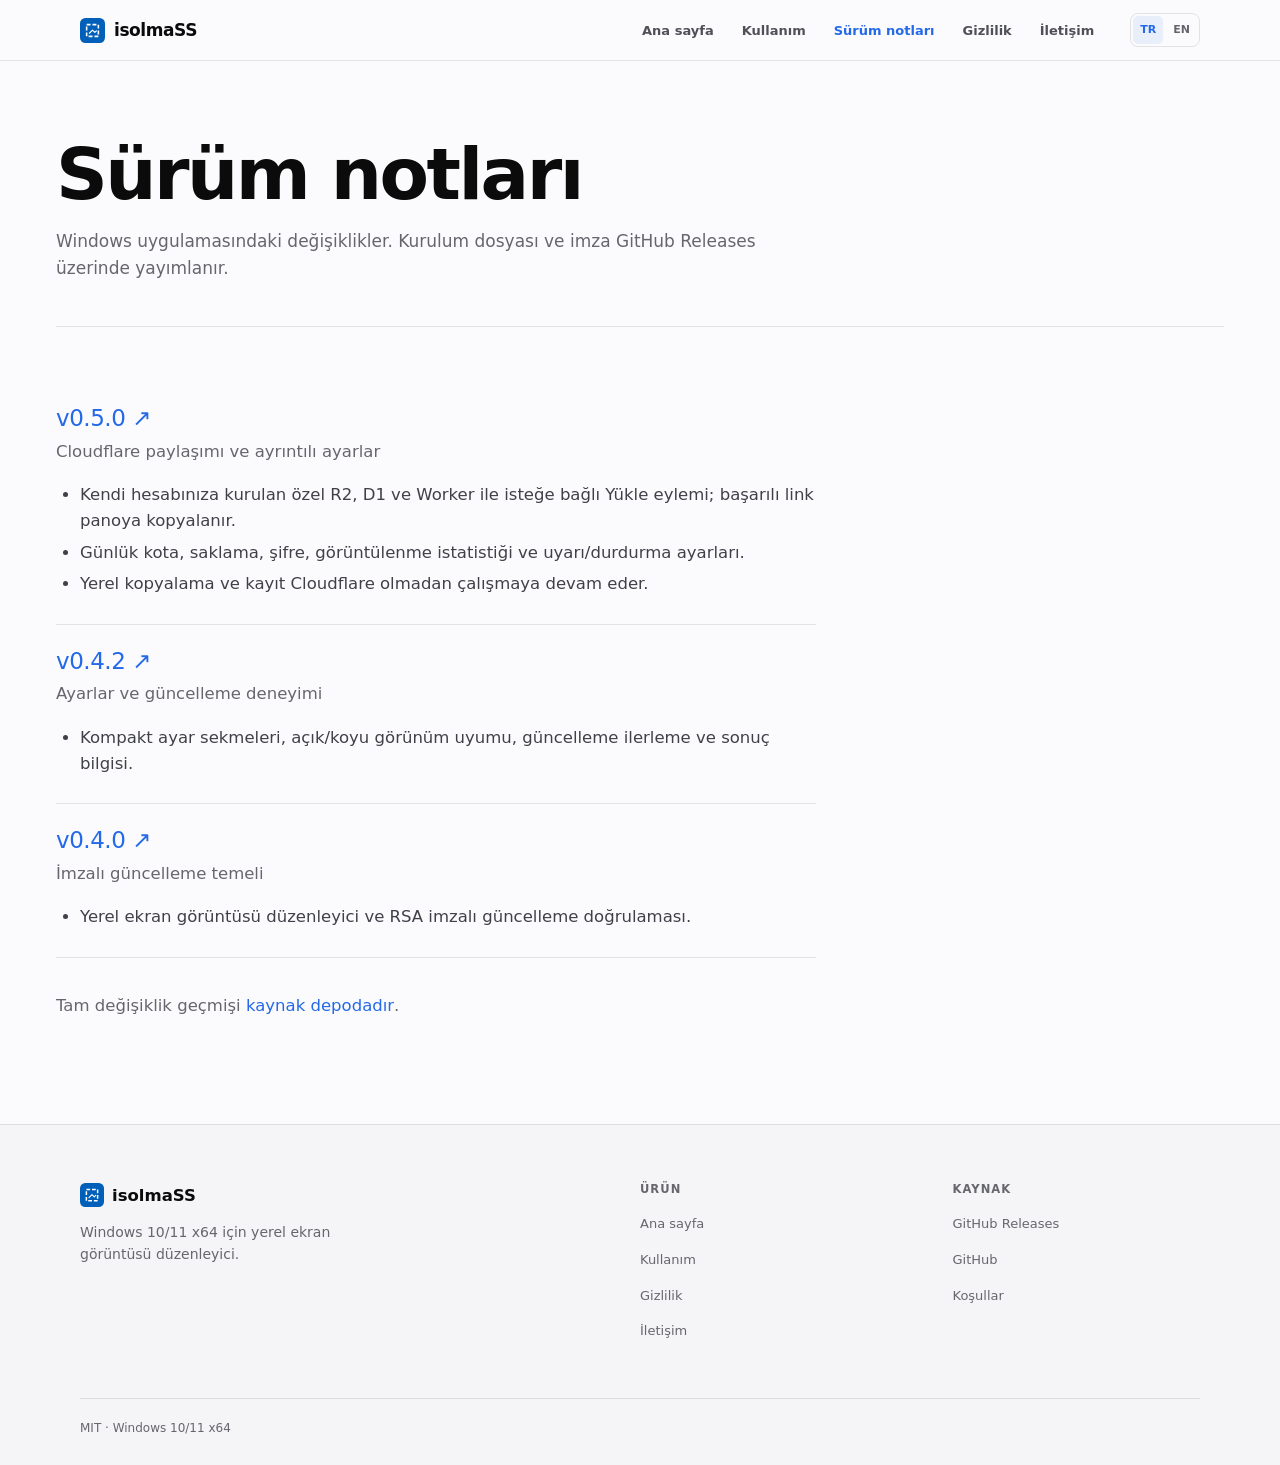
==== site/changelog.html @ 7ef84364 "feat(site): build bilingual SSDownload-inspired public site" ====
<!doctype html><html lang="tr" data-title-tr="Sürüm notları — isolmaSS" data-title-en="Release notes — isolmaSS"><head><meta charset="utf-8"><meta name="viewport" content="width=device-width,initial-scale=1"><meta name="color-scheme" content="light"><title>Sürüm notları — isolmaSS</title><link rel="canonical" href="https://ss.isolmaz.com/changelog.html"><link rel="icon" href="favicon.svg" type="image/svg+xml"><link rel="stylesheet" href="styles.css"><script defer src="site.js"></script></head><body><div class="read-progress" data-read-progress aria-hidden="true"></div><a class="skip" href="#main"><span data-lang="tr">İçeriğe geç</span><span data-lang="en">Skip to content</span></a><header class="site-header"><div class="shell site-header__inner"><a class="brand" href="index.html"><img src="favicon.svg" width="25" height="25" alt="">isolmaSS</a><nav class="nav" id="site-nav" data-nav aria-label="Site menüsü"><ul class="nav__links"><li><a href="index.html"><span data-lang="tr">Ana sayfa</span><span data-lang="en">Home</span></a></li><li><a href="docs.html"><span data-lang="tr">Kullanım</span><span data-lang="en">Usage</span></a></li><li><a href="changelog.html" aria-current="page"><span data-lang="tr">Sürüm notları</span><span data-lang="en">Release notes</span></a></li><li><a href="privacy.html"><span data-lang="tr">Gizlilik</span><span data-lang="en">Privacy</span></a></li><li><a href="contact.html"><span data-lang="tr">İletişim</span><span data-lang="en">Contact</span></a></li></ul></nav><div class="lang" role="group" aria-label="Dil / Language"><button data-set-lang="tr" type="button" aria-pressed="true">TR</button><button data-set-lang="en" type="button" aria-pressed="false">EN</button></div><button class="nav-toggle" type="button" data-nav-toggle aria-expanded="false" aria-controls="site-nav" aria-label="Menüyü aç / Open menu"><svg viewBox="0 0 24 24" fill="none" stroke="currentColor" stroke-width="1.5" aria-hidden="true"><path d="M4 7h16M4 12h16M4 17h16"/></svg></button></div></header><main id="main"><div class="shell page-head"><h1><span data-lang="tr">Sürüm notları</span><span data-lang="en">Release notes</span></h1><p><span data-lang="tr">Windows uygulamasındaki değişiklikler. Kurulum dosyası ve imza GitHub Releases üzerinde yayımlanır.</span><span data-lang="en">Windows app changes. Installers and detached update signatures are published on GitHub Releases.</span></p></div><div class="shell page-body"><ol class="changelog"><li><h2><a class="link" href="https://github.com/isolmaz/isolmaSS-updates/releases/tag/v0.5.0">v0.5.0 ↗</a></h2><p><span data-lang="tr">Cloudflare paylaşımı ve ayrıntılı ayarlar</span><span data-lang="en">Cloudflare sharing and detailed settings</span></p><ul><li><span data-lang="tr">Kendi hesabınıza kurulan özel R2, D1 ve Worker ile isteğe bağlı Yükle eylemi; başarılı link panoya kopyalanır.</span><span data-lang="en">Optional Upload action to a private R2/D1/Worker installation in your own account; successful links are copied.</span></li><li><span data-lang="tr">Günlük kota, saklama, şifre, görüntülenme istatistiği ve uyarı/durdurma ayarları.</span><span data-lang="en">Daily limits, retention, passwords, view statistics and warning/stop settings.</span></li><li><span data-lang="tr">Yerel kopyalama ve kayıt Cloudflare olmadan çalışmaya devam eder.</span><span data-lang="en">Local copy and save continue to work without Cloudflare.</span></li></ul></li><li><h2><a class="link" href="https://github.com/isolmaz/isolmaSS-updates/releases/tag/v0.4.2">v0.4.2 ↗</a></h2><p><span data-lang="tr">Ayarlar ve güncelleme deneyimi</span><span data-lang="en">Settings and update experience</span></p><ul><li><span data-lang="tr">Kompakt ayar sekmeleri, açık/koyu görünüm uyumu, güncelleme ilerleme ve sonuç bilgisi.</span><span data-lang="en">Compact Settings views, light/dark consistency and clear update progress/results.</span></li></ul></li><li><h2><a class="link" href="https://github.com/isolmaz/isolmaSS-updates/releases/tag/v0.4.0">v0.4.0 ↗</a></h2><p><span data-lang="tr">İmzalı güncelleme temeli</span><span data-lang="en">Signed update baseline</span></p><ul><li><span data-lang="tr">Yerel ekran görüntüsü düzenleyici ve RSA imzalı güncelleme doğrulaması.</span><span data-lang="en">Local screenshot editor and RSA-signed update verification.</span></li></ul></li></ol><p class="muted" style="margin-top:35px"><span data-lang="tr">Tam değişiklik geçmişi <a class="link" href="https://github.com/isolmaz/isolmaSS_V2/blob/main/CHANGELOG.md">kaynak depodadır</a>.</span><span data-lang="en">The full history is in the <a class="link" href="https://github.com/isolmaz/isolmaSS_V2/blob/main/CHANGELOG.md">source repository</a>.</span></p></div></main><footer class="footer"><div class="shell"><div class="footer__grid"><div><div class="footer__brand"><img src="favicon.svg" width="24" height="24" alt="">isolmaSS</div><p class="footer__tagline"><span data-lang="tr">Windows 10/11 x64 için yerel ekran görüntüsü düzenleyici.</span><span data-lang="en">Local Windows screenshot editor.</span></p></div><div class="footer__col"><h2 class="kicker"><span data-lang="tr">Ürün</span><span data-lang="en">Product</span></h2><ul><li><a href="index.html"><span data-lang="tr">Ana sayfa</span><span data-lang="en">Home</span></a></li><li><a href="docs.html"><span data-lang="tr">Kullanım</span><span data-lang="en">Usage</span></a></li><li><a href="privacy.html"><span data-lang="tr">Gizlilik</span><span data-lang="en">Privacy</span></a></li><li><a href="contact.html"><span data-lang="tr">İletişim</span><span data-lang="en">Contact</span></a></li></ul></div><div class="footer__col"><h2 class="kicker"><span data-lang="tr">Kaynak</span><span data-lang="en">Source</span></h2><ul><li><a href="https://github.com/isolmaz/isolmaSS-updates/releases/latest">GitHub Releases</a></li><li><a href="https://github.com/isolmaz/isolmaSS_V2">GitHub</a></li><li><a href="terms.html"><span data-lang="tr">Koşullar</span><span data-lang="en">Terms</span></a></li></ul></div></div><div class="footer__bottom">MIT · Windows 10/11 x64</div></div></footer></body></html>
---- site/styles.css ----
/* isolmaSS: light editorial system shared with the owner's SSDownload site. */
:root{--page:#fbfbfd;--surface:#fff;--band:#f5f5f7;--ink:#0b0b0c;--ink-2:#66666d;--hairline:rgba(11,11,12,.1);--accent:#2369e8;--accent-hover:#1b57c9;--r-btn:10px;--r-frame:14px;--header-h:60px;--shell:1120px;--ease:cubic-bezier(.16,1,.3,1);--shadow:0 24px 48px -24px rgba(11,11,12,.18);--sans:-apple-system,BlinkMacSystemFont,'Segoe UI Variable Display','Segoe UI',system-ui,Roboto,Arial,sans-serif;--mono:ui-monospace,Consolas,monospace}
*,*::before,*::after{box-sizing:border-box}html{-webkit-text-size-adjust:100%;scroll-behavior:smooth}body{margin:0;background:var(--page);color:var(--ink);font:16.5px/1.55 var(--sans);-webkit-font-smoothing:antialiased}h1,h2,h3,p,figure,ul,ol,table{margin:0}ul,ol{padding:0;list-style:none}img,svg{display:block;max-width:100%}a{color:inherit;text-decoration:none}button{font:inherit;color:inherit;border:0;background:none;cursor:pointer}code,kbd{font-family:var(--mono)}[hidden]{display:none!important}::selection{background:rgba(35,105,232,.16)}:focus-visible{outline:2px solid var(--accent);outline-offset:3px;border-radius:4px}.skip{position:absolute;top:8px;left:8px;z-index:100;padding:10px 14px;background:var(--surface);border:1px solid var(--hairline);border-radius:var(--r-btn);font-size:14px;font-weight:600;transform:translateY(-160%)}.skip:focus-visible{transform:none}.read-progress{position:fixed;top:0;left:0;right:0;z-index:80;height:2px;background:var(--accent);transform:scaleX(0);transform-origin:0 50%;pointer-events:none}html[lang=en] [data-lang=tr],html[lang=tr] [data-lang=en]{display:none!important}
.shell{width:100%;max-width:calc(var(--shell) + 48px);padding-inline:24px;margin-inline:auto}.section{padding:96px 0}.section--band{background:var(--band);border-top:1px solid var(--hairline);border-bottom:1px solid var(--hairline)}.section__head{max-width:720px;margin-bottom:48px}.section__head p{margin-top:16px;font-size:17px;color:var(--ink-2)}h1{font-size:clamp(2.75rem,6vw,4.5rem);font-weight:600;letter-spacing:-.035em;line-height:1.02}h2{font-size:clamp(1.75rem,3vw,2.5rem);font-weight:600;letter-spacing:-.02em;line-height:1.12}h3{font-size:1.0625rem;font-weight:600;letter-spacing:-.008em;line-height:1.35}.muted,.lede{color:var(--ink-2)}.nums{font-variant-numeric:tabular-nums}.kicker{font-size:11.5px;font-weight:600;letter-spacing:.09em;text-transform:uppercase;color:var(--ink-2)}.link{color:var(--accent);font-weight:500}.link:hover{color:var(--accent-hover);text-decoration:underline;text-underline-offset:3px}.link--quiet{color:var(--ink)}.link--quiet:hover{color:var(--ink-2)}.link--arrow{display:inline-flex;align-items:baseline;gap:7px}.link--arrow .arrow{transition:transform 160ms var(--ease)}.link--arrow:hover .arrow{transform:translateX(3px)}.btn{display:inline-flex;align-items:center;justify-content:center;gap:8px;min-height:44px;padding:0 20px;border-radius:var(--r-btn);background:var(--accent);color:#fff;font-size:15px;font-weight:600;white-space:nowrap;transition:background-color 160ms,transform 160ms}.btn:hover{background:var(--accent-hover)}.btn:active{transform:translateY(1px)}.btn svg{width:18px;height:18px}.btn--outline{color:var(--accent);background:transparent;border:1px solid var(--accent)}.btn--outline:hover{color:#fff}code{padding:.1em .38em;border:1px solid var(--hairline);border-radius:6px;background:var(--band);font-size:.88em}pre{overflow:auto;background:#141925;color:#eff3ff;padding:20px;border-radius:10px}pre code{background:none;border:0;color:inherit;padding:0}
.site-header{position:sticky;top:0;z-index:50;background:rgba(251,251,253,.95);border-bottom:1px solid var(--hairline);backdrop-filter:blur(18px)}.site-header__inner{display:flex;align-items:center;gap:36px;min-height:var(--header-h)}.brand{display:inline-flex;align-items:center;gap:9px;flex:none;font-weight:650;letter-spacing:-.025em;font-size:17px}.brand img{width:25px;height:25px}.nav{margin-left:auto}.nav__links{display:flex;align-items:center;gap:28px}.nav__links a{font-size:13px;font-weight:550;color:#505058;transition:color 160ms}.nav__links a:hover,.nav__links a[aria-current=page]{color:var(--accent)}.lang{display:flex;gap:3px;padding:2px;border:1px solid var(--hairline);border-radius:8px}.lang button{font-size:11px;font-weight:700;padding:5px 7px;border-radius:5px;color:var(--ink-2)}.lang button[aria-pressed=true]{background:#e9eefb;color:var(--accent)}.nav-toggle{display:none;width:35px;height:35px;padding:8px}.nav-toggle svg{width:19px;height:19px}.site-header[data-scrolled=true]{box-shadow:0 2px 15px rgba(0,0,0,.035)}
.hero{padding:108px 0 112px}.hero__grid{display:grid;grid-template-columns:1.05fr .95fr;gap:64px;align-items:center}.release-chip{display:inline-flex;gap:9px;align-items:center;padding:5px 11px;border:1px solid var(--hairline);border-radius:999px;color:var(--ink-2);font-size:12px;font-weight:600}.release-chip__dot{width:6px;height:6px;background:var(--accent);border-radius:50%}.release-chip__sep{height:12px;width:1px;background:var(--hairline)}.hero__title{margin:23px 0 24px}.hero__line{display:block}.hero__line--soft{color:#a3a3a8}.hero__lede{font-size:17px;color:var(--ink-2);max-width:49ch}.hero__caps{font-size:13px;font-weight:600;margin:22px 0 25px}.hero__actions{display:flex;align-items:center;gap:24px;flex-wrap:wrap}.hero__trust{font-size:12px;color:var(--ink-2);margin-top:19px}.hero__trust a{color:var(--accent)}.carousel{min-width:0}.stage{position:relative;overflow:hidden;border:1px solid var(--hairline);border-radius:var(--r-frame);box-shadow:var(--shadow);background:#eff2f6;aspect-ratio:1.45;outline-offset:4px}.track{display:flex;height:100%;transition:transform .48s var(--ease)}.slide{width:100%;height:100%;flex:0 0 100%;padding:20px}.stage__empty{display:grid;place-items:center;height:100%;padding:30px;color:var(--ink-2)}.carousel__foot{display:flex;align-items:center;justify-content:space-between;gap:20px;min-height:49px}.carousel__caption{font-size:12.5px;color:var(--ink-2)}.carousel__controls{display:flex;align-items:center;gap:8px}.icon-btn{width:32px;height:32px;display:grid;place-items:center;border:1px solid var(--hairline);border-radius:8px;background:var(--surface)}.icon-btn:hover{background:var(--band)}.icon-btn svg{width:16px;height:16px}.dots{display:flex;gap:5px}.dots button{width:7px;height:7px;padding:0;border-radius:50%;background:#c5c8cc}.dots button[aria-current=true]{background:var(--accent)}.mock{height:100%;border:1px solid #cbd3dc;border-radius:8px;background:#fff;overflow:hidden;box-shadow:0 7px 18px rgba(21,39,60,.09);font-size:12px}.mock__bar{height:37px;display:flex;align-items:center;padding:0 13px;border-bottom:1px solid #e0e4e8;gap:7px;color:#68737e}.mock__bar i{width:7px;height:7px;border-radius:50%;background:#cbd3dd}.mock__bar strong{font-size:11px;font-weight:600;margin-left:auto;color:#38475a}.mock__canvas{position:relative;height:calc(100% - 37px);padding:22px;background:#f9fafc;overflow:hidden}.mock__selection{height:74%;border:2px dashed var(--accent);border-radius:3px;position:relative;background:#e8f2ff;display:grid;place-items:center;color:#205ca9;font-size:20px;font-weight:650;letter-spacing:-.02em}.mock__selection::after{content:'';position:absolute;bottom:-13px;right:-13px;width:25px;height:25px;border:2px solid var(--accent);background:#fff;border-radius:4px}.mock__tools{display:flex;gap:5px;position:absolute;bottom:14px;right:14px;background:#1d2531;border-radius:7px;padding:7px}.mock__tools span{color:#fff;font-size:11px;padding:4px 7px}.mock__tools .is-active{background:#56aeff;color:#071a30;border-radius:4px;font-weight:700}.mock__annotation{border:4px solid #e34e4e;height:60%;width:65%;margin:15px auto;border-radius:4px;position:relative}.mock__annotation::after{content:'2';position:absolute;left:-17px;top:-17px;background:#2369e8;color:white;width:25px;height:25px;border-radius:50%;text-align:center;line-height:25px;font-weight:750}.mock__stats{display:grid;grid-template-columns:repeat(3,1fr);gap:10px;margin:14px 0}.mock__stats span{padding:13px;background:#f3f6fa;border-radius:7px;color:#566879;font-size:11px}.mock__stats strong{display:block;color:#101923;font-size:21px;font-weight:680}.mock__row{border-top:1px solid #e2e8ef;padding:11px 3px;color:#405365}.mock__row b{color:#2369e8;float:right}
.features__grid{display:grid;grid-template-columns:repeat(3,1fr);gap:44px 34px}.feature svg{width:25px;height:25px;color:var(--accent);margin-bottom:18px}.feature p{color:var(--ink-2);font-size:15px;margin-top:8px;max-width:35ch}.feature h3{font-size:17px}.flow{display:grid;grid-template-columns:repeat(3,1fr);gap:36px;counter-reset:steps}.flow li{counter-increment:steps;border-top:1px solid var(--hairline);padding-top:20px}.flow li::before{content:counter(steps,decimal-leading-zero);color:var(--accent);font-size:12px;font-weight:650;display:block;margin-bottom:15px}.flow p{color:var(--ink-2);font-size:15px;margin-top:7px}.callout{display:flex;align-items:center;justify-content:space-between;gap:28px;padding:34px 40px;border:1px solid var(--hairline);background:var(--surface);border-radius:var(--r-frame)}.callout p{color:var(--ink-2);margin-top:8px;max-width:59ch}
.page-head{padding:77px 0 45px;border-bottom:1px solid var(--hairline)}.page-head p{margin-top:17px;color:var(--ink-2);max-width:70ch;font-size:17px}.page-body{padding:55px 0 105px}.doc{display:grid;grid-template-columns:220px minmax(0,1fr);gap:78px;padding-top:45px;padding-bottom:100px}.toc{position:sticky;top:calc(var(--header-h) + 24px);height:max-content}.toc h2{margin-bottom:18px}.toc ol{display:grid;gap:13px}.toc a{font-size:14px;color:var(--ink-2)}.toc a:hover{color:var(--accent)}.doc__body{min-width:0;max-width:740px}.doc__section{padding-bottom:37px;margin-bottom:37px;border-bottom:1px solid var(--hairline);scroll-margin-top:95px}.doc__section:last-child{border:0}.doc__section h2{font-size:27px;margin-bottom:17px}.doc__section h3{margin:25px 0 8px}.doc__section p,.doc__section li{color:#404048;line-height:1.75}.doc__section p+p{margin-top:15px}.doc__section ul,.doc__section ol{list-style:disc;padding-left:22px}.doc__section ol{list-style:decimal}.doc__section li{margin-bottom:9px}.doc__section a{color:var(--accent);text-decoration:underline;text-underline-offset:3px}.note{padding:17px 20px;border:1px solid #d9e4f7;background:#f2f6ff;border-radius:8px;margin-top:22px}.doc__section table{display:block;overflow-x:auto;width:100%;border-collapse:collapse;font-variant-numeric:tabular-nums}.doc__section td,.doc__section th{min-width:130px;padding:10px;border-bottom:1px solid var(--hairline);text-align:left}.doc__section th{font-size:13px;background:var(--band)}.changelog{max-width:760px}.changelog li{border-bottom:1px solid var(--hairline);padding:24px 0}.changelog h2{font-size:23px}.changelog p{color:var(--ink-2);margin-top:7px}.changelog ul{list-style:disc;padding-left:24px;margin-top:15px;color:#404048}.changelog li li{border:0;padding:3px 0}.page-body>.doc__body{max-width:760px}
.footer{border-top:1px solid var(--hairline);background:var(--band);padding:58px 0 28px}.footer__grid{display:grid;grid-template-columns:minmax(0,2fr) repeat(2,minmax(0,1fr));gap:65px}.footer__brand{display:flex;align-items:center;gap:8px;font-weight:650}.footer__brand img{width:24px;height:24px}.footer__tagline{margin-top:14px;color:var(--ink-2);font-size:14px;max-width:32ch}.footer__col h2{font-size:11.5px;margin-bottom:15px}.footer__col li+li{margin-top:10px}.footer__col a{font-size:13px;color:var(--ink-2)}.footer__col a:hover{color:var(--accent)}.footer__bottom{margin-top:55px;border-top:1px solid var(--hairline);padding-top:20px;font-size:12px;color:var(--ink-2)}
.reveal{opacity:1;transform:none}.js .reveal{opacity:1;transform:translateY(14px);transition:opacity .65s var(--ease),transform .65s var(--ease)}.js .reveal.is-in{opacity:1;transform:none}
@media(max-width:900px){.hero__grid{gap:36px}.nav__links{gap:17px}.features__grid{grid-template-columns:repeat(2,1fr)}.doc{gap:35px;grid-template-columns:175px minmax(0,1fr)}}
@media(max-width:760px){.section{padding:64px 0}.hero{padding:66px 0 75px}.hero__grid{grid-template-columns:1fr}.hero__copy{max-width:620px}.stage{max-width:650px}.nav-toggle{display:block;margin-left:auto}.nav{position:absolute;left:0;right:0;top:var(--header-h);margin:0;background:var(--surface);border-bottom:1px solid var(--hairline);padding:13px 24px;box-shadow:0 14px 24px -20px rgba(0,0,0,.26);display:none}.nav.is-open{display:block}.nav__links{display:grid;gap:0}.nav__links a{display:block;padding:10px 0;font-size:15px}.lang{margin-left:0}.site-header__inner{gap:13px}.doc{display:block}.toc{position:static;margin-bottom:40px;border-bottom:1px solid var(--hairline);padding-bottom:24px}.toc ol{grid-template-columns:repeat(2,1fr)}.footer__grid{gap:35px;grid-template-columns:repeat(2,minmax(0,1fr))}.footer__grid>div:first-child{grid-column:1/-1}}
@media(max-width:560px){.shell{padding-inline:20px}.hero__title{font-size:clamp(2.45rem,10.4vw,3.9rem)}.hero__actions{gap:15px}.stage{aspect-ratio:1.22}.slide{padding:12px}.mock__selection{font-size:15px}.mock__tools{bottom:10px;right:8px}.mock__tools span{font-size:9px;padding:3px}.features__grid,.flow{grid-template-columns:1fr;gap:25px}.callout{display:block;padding:25px}.callout .btn{margin-top:18px}.page-head{padding:50px 0 31px}.page-body{padding:34px 0 70px}.doc{padding-top:35px;padding-bottom:60px}.toc ol{grid-template-columns:1fr 1fr}.footer{padding:42px 0 26px}}
@media(prefers-reduced-motion:reduce){html{scroll-behavior:auto}.js .reveal{opacity:1;transform:none;transition:none}.track,.btn,.link--arrow .arrow{transition:none}}
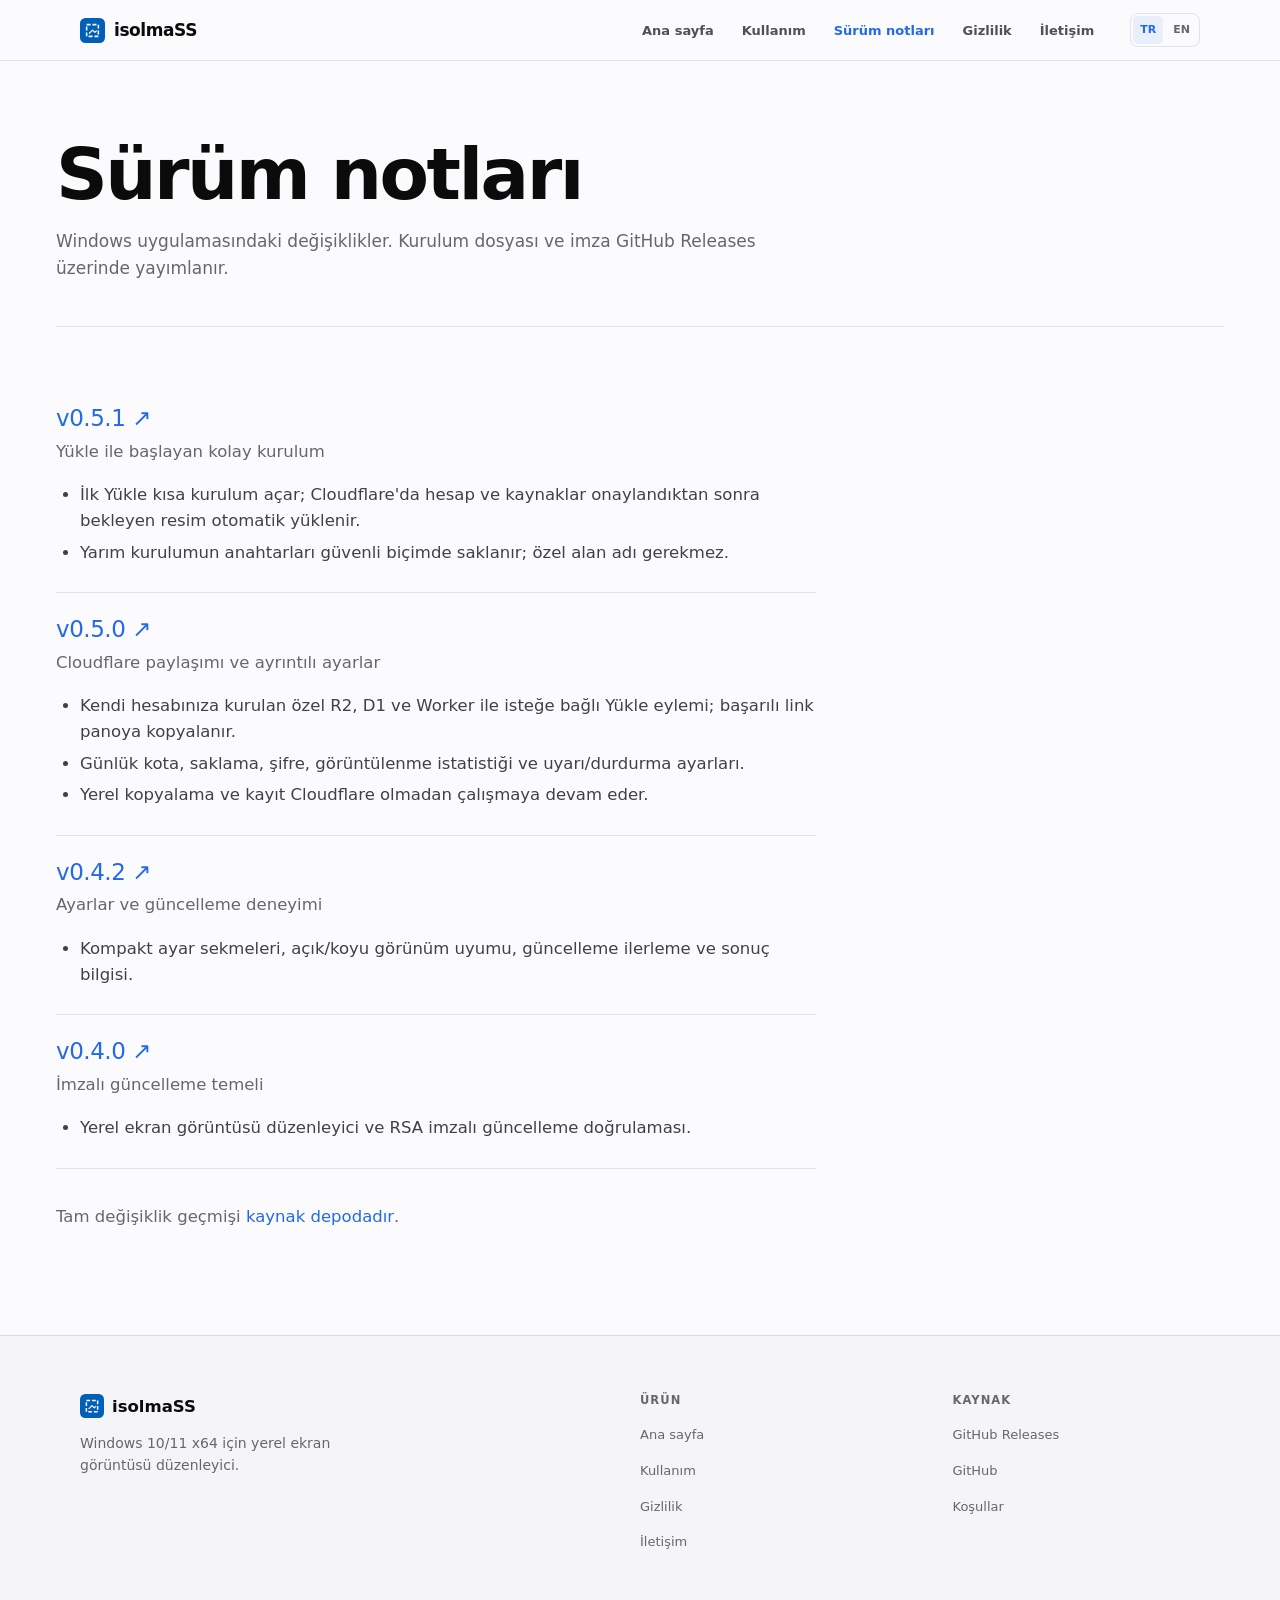
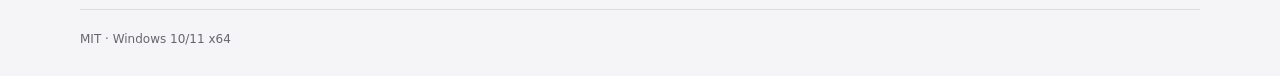
==== commit c0c2cd87: "docs(site): explain guided first-upload setup" ====
--- a/site/changelog.html
+++ b/site/changelog.html
@@ -1 +1 @@
-<!doctype html><html lang="tr" data-title-tr="Sürüm notları — isolmaSS" data-title-en="Release notes — isolmaSS"><head><meta charset="utf-8"><meta name="viewport" content="width=device-width,initial-scale=1"><meta name="color-scheme" content="light"><title>Sürüm notları — isolmaSS</title><link rel="canonical" href="https://ss.isolmaz.com/changelog.html"><link rel="icon" href="favicon.svg" type="image/svg+xml"><link rel="stylesheet" href="styles.css"><script defer src="site.js"></script></head><body><div class="read-progress" data-read-progress aria-hidden="true"></div><a class="skip" href="#main"><span data-lang="tr">İçeriğe geç</span><span data-lang="en">Skip to content</span></a><header class="site-header"><div class="shell site-header__inner"><a class="brand" href="index.html"><img src="favicon.svg" width="25" height="25" alt="">isolmaSS</a><nav class="nav" id="site-nav" data-nav aria-label="Site menüsü"><ul class="nav__links"><li><a href="index.html"><span data-lang="tr">Ana sayfa</span><span data-lang="en">Home</span></a></li><li><a href="docs.html"><span data-lang="tr">Kullanım</span><span data-lang="en">Usage</span></a></li><li><a href="changelog.html" aria-current="page"><span data-lang="tr">Sürüm notları</span><span data-lang="en">Release notes</span></a></li><li><a href="privacy.html"><span data-lang="tr">Gizlilik</span><span data-lang="en">Privacy</span></a></li><li><a href="contact.html"><span data-lang="tr">İletişim</span><span data-lang="en">Contact</span></a></li></ul></nav><div class="lang" role="group" aria-label="Dil / Language"><button data-set-lang="tr" type="button" aria-pressed="true">TR</button><button data-set-lang="en" type="button" aria-pressed="false">EN</button></div><button class="nav-toggle" type="button" data-nav-toggle aria-expanded="false" aria-controls="site-nav" aria-label="Menüyü aç / Open menu"><svg viewBox="0 0 24 24" fill="none" stroke="currentColor" stroke-width="1.5" aria-hidden="true"><path d="M4 7h16M4 12h16M4 17h16"/></svg></button></div></header><main id="main"><div class="shell page-head"><h1><span data-lang="tr">Sürüm notları</span><span data-lang="en">Release notes</span></h1><p><span data-lang="tr">Windows uygulamasındaki değişiklikler. Kurulum dosyası ve imza GitHub Releases üzerinde yayımlanır.</span><span data-lang="en">Windows app changes. Installers and detached update signatures are published on GitHub Releases.</span></p></div><div class="shell page-body"><ol class="changelog"><li><h2><a class="link" href="https://github.com/isolmaz/isolmaSS-updates/releases/tag/v0.5.0">v0.5.0 ↗</a></h2><p><span data-lang="tr">Cloudflare paylaşımı ve ayrıntılı ayarlar</span><span data-lang="en">Cloudflare sharing and detailed settings</span></p><ul><li><span data-lang="tr">Kendi hesabınıza kurulan özel R2, D1 ve Worker ile isteğe bağlı Yükle eylemi; başarılı link panoya kopyalanır.</span><span data-lang="en">Optional Upload action to a private R2/D1/Worker installation in your own account; successful links are copied.</span></li><li><span data-lang="tr">Günlük kota, saklama, şifre, görüntülenme istatistiği ve uyarı/durdurma ayarları.</span><span data-lang="en">Daily limits, retention, passwords, view statistics and warning/stop settings.</span></li><li><span data-lang="tr">Yerel kopyalama ve kayıt Cloudflare olmadan çalışmaya devam eder.</span><span data-lang="en">Local copy and save continue to work without Cloudflare.</span></li></ul></li><li><h2><a class="link" href="https://github.com/isolmaz/isolmaSS-updates/releases/tag/v0.4.2">v0.4.2 ↗</a></h2><p><span data-lang="tr">Ayarlar ve güncelleme deneyimi</span><span data-lang="en">Settings and update experience</span></p><ul><li><span data-lang="tr">Kompakt ayar sekmeleri, açık/koyu görünüm uyumu, güncelleme ilerleme ve sonuç bilgisi.</span><span data-lang="en">Compact Settings views, light/dark consistency and clear update progress/results.</span></li></ul></li><li><h2><a class="link" href="https://github.com/isolmaz/isolmaSS-updates/releases/tag/v0.4.0">v0.4.0 ↗</a></h2><p><span data-lang="tr">İmzalı güncelleme temeli</span><span data-lang="en">Signed update baseline</span></p><ul><li><span data-lang="tr">Yerel ekran görüntüsü düzenleyici ve RSA imzalı güncelleme doğrulaması.</span><span data-lang="en">Local screenshot editor and RSA-signed update verification.</span></li></ul></li></ol><p class="muted" style="margin-top:35px"><span data-lang="tr">Tam değişiklik geçmişi <a class="link" href="https://github.com/isolmaz/isolmaSS_V2/blob/main/CHANGELOG.md">kaynak depodadır</a>.</span><span data-lang="en">The full history is in the <a class="link" href="https://github.com/isolmaz/isolmaSS_V2/blob/main/CHANGELOG.md">source repository</a>.</span></p></div></main><footer class="footer"><div class="shell"><div class="footer__grid"><div><div class="footer__brand"><img src="favicon.svg" width="24" height="24" alt="">isolmaSS</div><p class="footer__tagline"><span data-lang="tr">Windows 10/11 x64 için yerel ekran görüntüsü düzenleyici.</span><span data-lang="en">Local Windows screenshot editor.</span></p></div><div class="footer__col"><h2 class="kicker"><span data-lang="tr">Ürün</span><span data-lang="en">Product</span></h2><ul><li><a href="index.html"><span data-lang="tr">Ana sayfa</span><span data-lang="en">Home</span></a></li><li><a href="docs.html"><span data-lang="tr">Kullanım</span><span data-lang="en">Usage</span></a></li><li><a href="privacy.html"><span data-lang="tr">Gizlilik</span><span data-lang="en">Privacy</span></a></li><li><a href="contact.html"><span data-lang="tr">İletişim</span><span data-lang="en">Contact</span></a></li></ul></div><div class="footer__col"><h2 class="kicker"><span data-lang="tr">Kaynak</span><span data-lang="en">Source</span></h2><ul><li><a href="https://github.com/isolmaz/isolmaSS-updates/releases/latest">GitHub Releases</a></li><li><a href="https://github.com/isolmaz/isolmaSS_V2">GitHub</a></li><li><a href="terms.html"><span data-lang="tr">Koşullar</span><span data-lang="en">Terms</span></a></li></ul></div></div><div class="footer__bottom">MIT · Windows 10/11 x64</div></div></footer></body></html>
+<!doctype html><html lang="tr" data-title-tr="Sürüm notları — isolmaSS" data-title-en="Release notes — isolmaSS"><head><meta charset="utf-8"><meta name="viewport" content="width=device-width,initial-scale=1"><meta name="color-scheme" content="light"><title>Sürüm notları — isolmaSS</title><link rel="canonical" href="https://ss.isolmaz.com/changelog.html"><link rel="icon" href="favicon.svg" type="image/svg+xml"><link rel="stylesheet" href="styles.css"><script defer src="site.js"></script></head><body><div class="read-progress" data-read-progress aria-hidden="true"></div><a class="skip" href="#main"><span data-lang="tr">İçeriğe geç</span><span data-lang="en">Skip to content</span></a><header class="site-header"><div class="shell site-header__inner"><a class="brand" href="index.html"><img src="favicon.svg" width="25" height="25" alt="">isolmaSS</a><nav class="nav" id="site-nav" data-nav aria-label="Site menüsü"><ul class="nav__links"><li><a href="index.html"><span data-lang="tr">Ana sayfa</span><span data-lang="en">Home</span></a></li><li><a href="docs.html"><span data-lang="tr">Kullanım</span><span data-lang="en">Usage</span></a></li><li><a href="changelog.html" aria-current="page"><span data-lang="tr">Sürüm notları</span><span data-lang="en">Release notes</span></a></li><li><a href="privacy.html"><span data-lang="tr">Gizlilik</span><span data-lang="en">Privacy</span></a></li><li><a href="contact.html"><span data-lang="tr">İletişim</span><span data-lang="en">Contact</span></a></li></ul></nav><div class="lang" role="group" aria-label="Dil / Language"><button data-set-lang="tr" type="button" aria-pressed="true">TR</button><button data-set-lang="en" type="button" aria-pressed="false">EN</button></div><button class="nav-toggle" type="button" data-nav-toggle aria-expanded="false" aria-controls="site-nav" aria-label="Menüyü aç / Open menu"><svg viewBox="0 0 24 24" fill="none" stroke="currentColor" stroke-width="1.5" aria-hidden="true"><path d="M4 7h16M4 12h16M4 17h16"/></svg></button></div></header><main id="main"><div class="shell page-head"><h1><span data-lang="tr">Sürüm notları</span><span data-lang="en">Release notes</span></h1><p><span data-lang="tr">Windows uygulamasındaki değişiklikler. Kurulum dosyası ve imza GitHub Releases üzerinde yayımlanır.</span><span data-lang="en">Windows app changes. Installers and detached update signatures are published on GitHub Releases.</span></p></div><div class="shell page-body"><ol class="changelog"><li><h2><a class="link" href="https://github.com/isolmaz/isolmaSS-updates/releases/tag/v0.5.1">v0.5.1 ↗</a></h2><p><span data-lang="tr">Yükle ile başlayan kolay kurulum</span><span data-lang="en">Guided setup from Upload</span></p><ul><li><span data-lang="tr">İlk Yükle kısa kurulum açar; Cloudflare'da hesap ve kaynaklar onaylandıktan sonra bekleyen resim otomatik yüklenir.</span><span data-lang="en">The first Upload opens setup; after Cloudflare account and resource approval, the selected image uploads automatically.</span></li><li><span data-lang="tr">Yarım kurulumun anahtarları güvenli biçimde saklanır; özel alan adı gerekmez.</span><span data-lang="en">Unfinished setup keys remain protected; no custom domain is required.</span></li></ul></li><li><h2><a class="link" href="https://github.com/isolmaz/isolmaSS-updates/releases/tag/v0.5.0">v0.5.0 ↗</a></h2><p><span data-lang="tr">Cloudflare paylaşımı ve ayrıntılı ayarlar</span><span data-lang="en">Cloudflare sharing and detailed settings</span></p><ul><li><span data-lang="tr">Kendi hesabınıza kurulan özel R2, D1 ve Worker ile isteğe bağlı Yükle eylemi; başarılı link panoya kopyalanır.</span><span data-lang="en">Optional Upload action to a private R2/D1/Worker installation in your own account; successful links are copied.</span></li><li><span data-lang="tr">Günlük kota, saklama, şifre, görüntülenme istatistiği ve uyarı/durdurma ayarları.</span><span data-lang="en">Daily limits, retention, passwords, view statistics and warning/stop settings.</span></li><li><span data-lang="tr">Yerel kopyalama ve kayıt Cloudflare olmadan çalışmaya devam eder.</span><span data-lang="en">Local copy and save continue to work without Cloudflare.</span></li></ul></li><li><h2><a class="link" href="https://github.com/isolmaz/isolmaSS-updates/releases/tag/v0.4.2">v0.4.2 ↗</a></h2><p><span data-lang="tr">Ayarlar ve güncelleme deneyimi</span><span data-lang="en">Settings and update experience</span></p><ul><li><span data-lang="tr">Kompakt ayar sekmeleri, açık/koyu görünüm uyumu, güncelleme ilerleme ve sonuç bilgisi.</span><span data-lang="en">Compact Settings views, light/dark consistency and clear update progress/results.</span></li></ul></li><li><h2><a class="link" href="https://github.com/isolmaz/isolmaSS-updates/releases/tag/v0.4.0">v0.4.0 ↗</a></h2><p><span data-lang="tr">İmzalı güncelleme temeli</span><span data-lang="en">Signed update baseline</span></p><ul><li><span data-lang="tr">Yerel ekran görüntüsü düzenleyici ve RSA imzalı güncelleme doğrulaması.</span><span data-lang="en">Local screenshot editor and RSA-signed update verification.</span></li></ul></li></ol><p class="muted" style="margin-top:35px"><span data-lang="tr">Tam değişiklik geçmişi <a class="link" href="https://github.com/isolmaz/isolmaSS_V2/blob/main/CHANGELOG.md">kaynak depodadır</a>.</span><span data-lang="en">The full history is in the <a class="link" href="https://github.com/isolmaz/isolmaSS_V2/blob/main/CHANGELOG.md">source repository</a>.</span></p></div></main><footer class="footer"><div class="shell"><div class="footer__grid"><div><div class="footer__brand"><img src="favicon.svg" width="24" height="24" alt="">isolmaSS</div><p class="footer__tagline"><span data-lang="tr">Windows 10/11 x64 için yerel ekran görüntüsü düzenleyici.</span><span data-lang="en">Local Windows screenshot editor.</span></p></div><div class="footer__col"><h2 class="kicker"><span data-lang="tr">Ürün</span><span data-lang="en">Product</span></h2><ul><li><a href="index.html"><span data-lang="tr">Ana sayfa</span><span data-lang="en">Home</span></a></li><li><a href="docs.html"><span data-lang="tr">Kullanım</span><span data-lang="en">Usage</span></a></li><li><a href="privacy.html"><span data-lang="tr">Gizlilik</span><span data-lang="en">Privacy</span></a></li><li><a href="contact.html"><span data-lang="tr">İletişim</span><span data-lang="en">Contact</span></a></li></ul></div><div class="footer__col"><h2 class="kicker"><span data-lang="tr">Kaynak</span><span data-lang="en">Source</span></h2><ul><li><a href="https://github.com/isolmaz/isolmaSS-updates/releases/latest">GitHub Releases</a></li><li><a href="https://github.com/isolmaz/isolmaSS_V2">GitHub</a></li><li><a href="terms.html"><span data-lang="tr">Koşullar</span><span data-lang="en">Terms</span></a></li></ul></div></div><div class="footer__bottom">MIT · Windows 10/11 x64</div></div></footer></body></html>
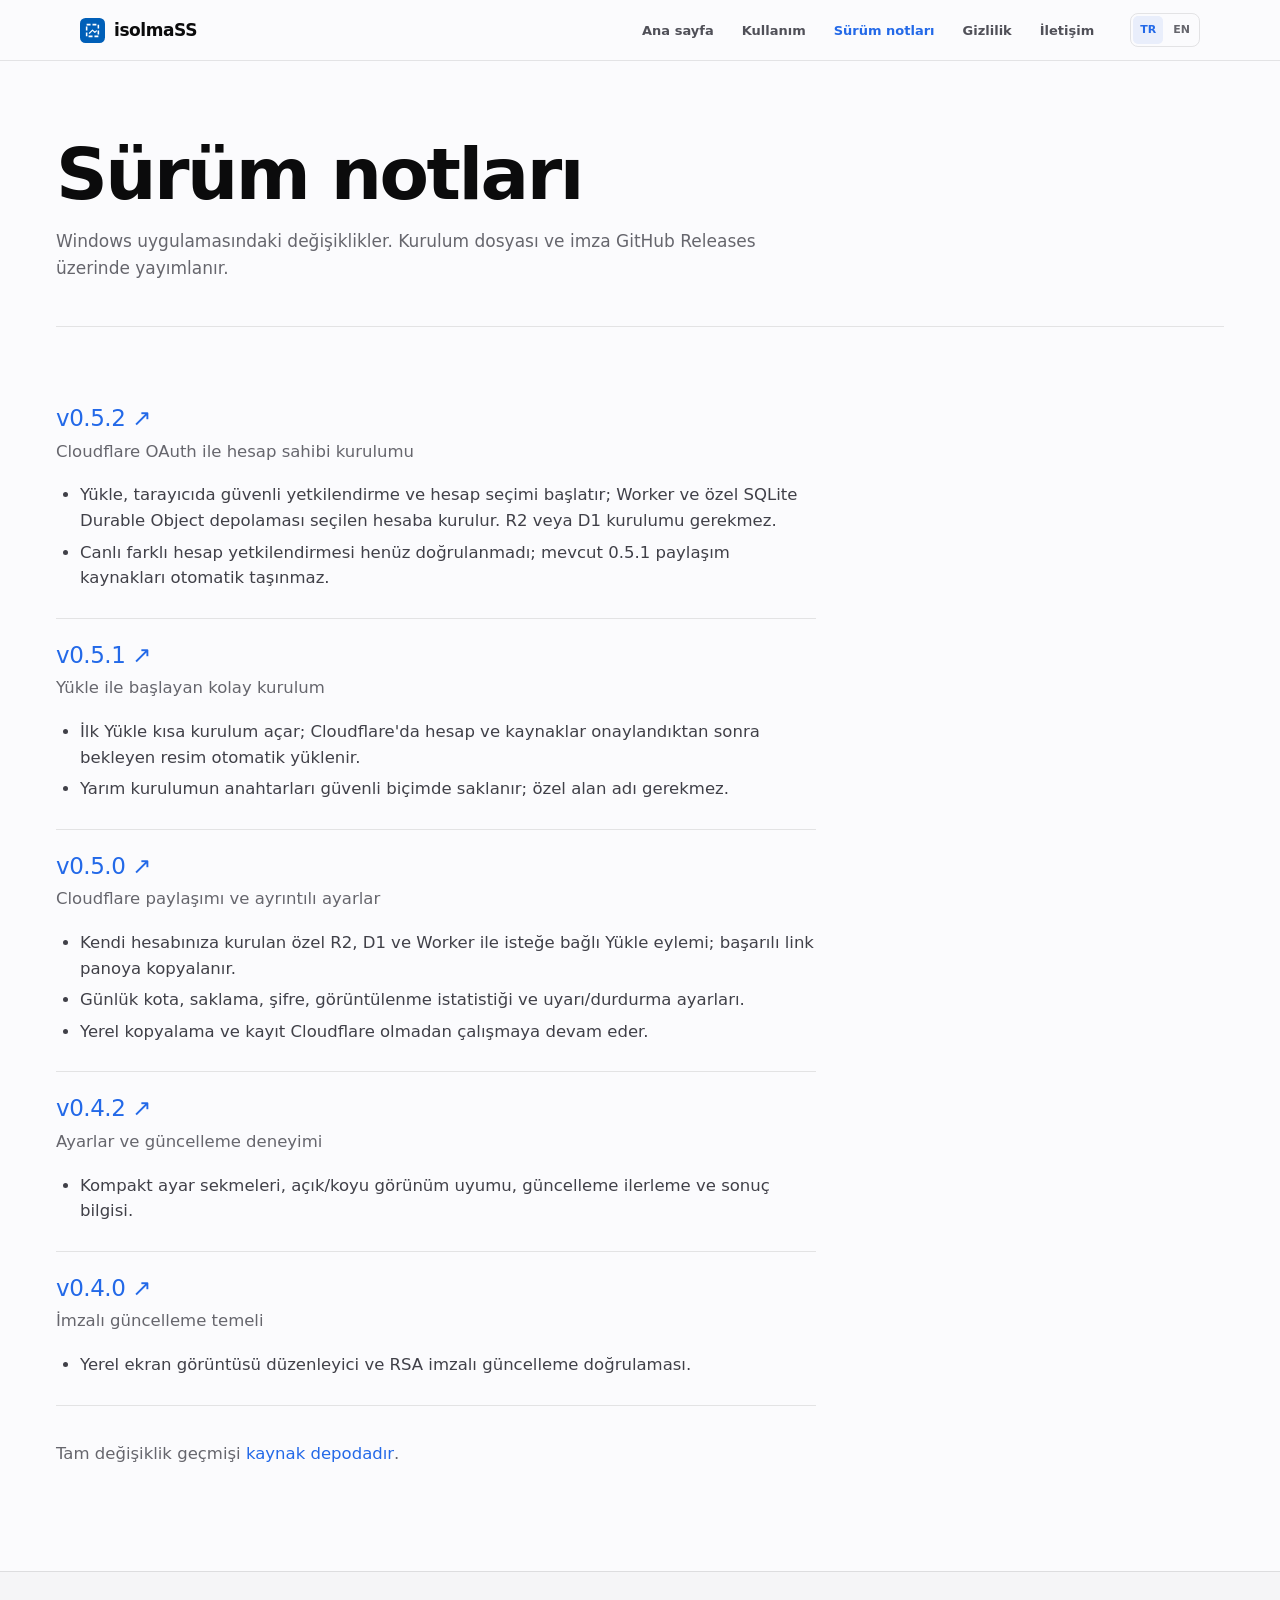
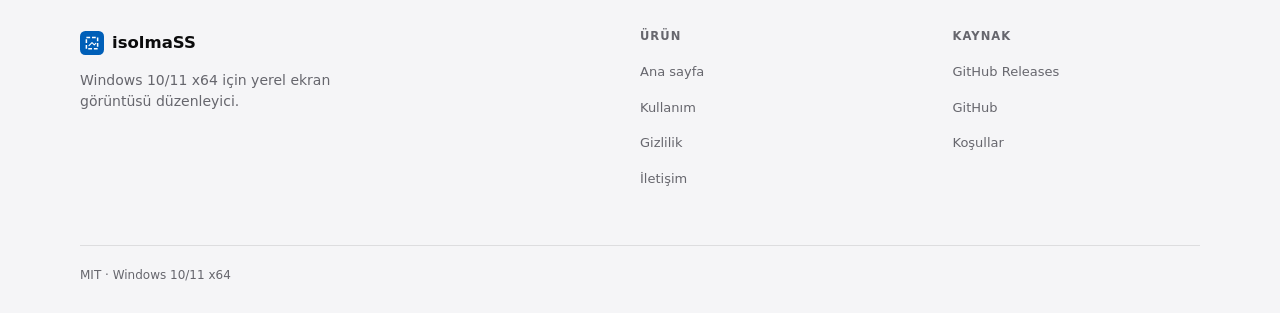
==== commit f18b569c: "feat(cloudflare): install user-owned Worker via OAuth" ====
--- a/site/changelog.html
+++ b/site/changelog.html
@@ -1 +1 @@
-<!doctype html><html lang="tr" data-title-tr="Sürüm notları — isolmaSS" data-title-en="Release notes — isolmaSS"><head><meta charset="utf-8"><meta name="viewport" content="width=device-width,initial-scale=1"><meta name="color-scheme" content="light"><title>Sürüm notları — isolmaSS</title><link rel="canonical" href="https://ss.isolmaz.com/changelog.html"><link rel="icon" href="favicon.svg" type="image/svg+xml"><link rel="stylesheet" href="styles.css"><script defer src="site.js"></script></head><body><div class="read-progress" data-read-progress aria-hidden="true"></div><a class="skip" href="#main"><span data-lang="tr">İçeriğe geç</span><span data-lang="en">Skip to content</span></a><header class="site-header"><div class="shell site-header__inner"><a class="brand" href="index.html"><img src="favicon.svg" width="25" height="25" alt="">isolmaSS</a><nav class="nav" id="site-nav" data-nav aria-label="Site menüsü"><ul class="nav__links"><li><a href="index.html"><span data-lang="tr">Ana sayfa</span><span data-lang="en">Home</span></a></li><li><a href="docs.html"><span data-lang="tr">Kullanım</span><span data-lang="en">Usage</span></a></li><li><a href="changelog.html" aria-current="page"><span data-lang="tr">Sürüm notları</span><span data-lang="en">Release notes</span></a></li><li><a href="privacy.html"><span data-lang="tr">Gizlilik</span><span data-lang="en">Privacy</span></a></li><li><a href="contact.html"><span data-lang="tr">İletişim</span><span data-lang="en">Contact</span></a></li></ul></nav><div class="lang" role="group" aria-label="Dil / Language"><button data-set-lang="tr" type="button" aria-pressed="true">TR</button><button data-set-lang="en" type="button" aria-pressed="false">EN</button></div><button class="nav-toggle" type="button" data-nav-toggle aria-expanded="false" aria-controls="site-nav" aria-label="Menüyü aç / Open menu"><svg viewBox="0 0 24 24" fill="none" stroke="currentColor" stroke-width="1.5" aria-hidden="true"><path d="M4 7h16M4 12h16M4 17h16"/></svg></button></div></header><main id="main"><div class="shell page-head"><h1><span data-lang="tr">Sürüm notları</span><span data-lang="en">Release notes</span></h1><p><span data-lang="tr">Windows uygulamasındaki değişiklikler. Kurulum dosyası ve imza GitHub Releases üzerinde yayımlanır.</span><span data-lang="en">Windows app changes. Installers and detached update signatures are published on GitHub Releases.</span></p></div><div class="shell page-body"><ol class="changelog"><li><h2><a class="link" href="https://github.com/isolmaz/isolmaSS-updates/releases/tag/v0.5.1">v0.5.1 ↗</a></h2><p><span data-lang="tr">Yükle ile başlayan kolay kurulum</span><span data-lang="en">Guided setup from Upload</span></p><ul><li><span data-lang="tr">İlk Yükle kısa kurulum açar; Cloudflare'da hesap ve kaynaklar onaylandıktan sonra bekleyen resim otomatik yüklenir.</span><span data-lang="en">The first Upload opens setup; after Cloudflare account and resource approval, the selected image uploads automatically.</span></li><li><span data-lang="tr">Yarım kurulumun anahtarları güvenli biçimde saklanır; özel alan adı gerekmez.</span><span data-lang="en">Unfinished setup keys remain protected; no custom domain is required.</span></li></ul></li><li><h2><a class="link" href="https://github.com/isolmaz/isolmaSS-updates/releases/tag/v0.5.0">v0.5.0 ↗</a></h2><p><span data-lang="tr">Cloudflare paylaşımı ve ayrıntılı ayarlar</span><span data-lang="en">Cloudflare sharing and detailed settings</span></p><ul><li><span data-lang="tr">Kendi hesabınıza kurulan özel R2, D1 ve Worker ile isteğe bağlı Yükle eylemi; başarılı link panoya kopyalanır.</span><span data-lang="en">Optional Upload action to a private R2/D1/Worker installation in your own account; successful links are copied.</span></li><li><span data-lang="tr">Günlük kota, saklama, şifre, görüntülenme istatistiği ve uyarı/durdurma ayarları.</span><span data-lang="en">Daily limits, retention, passwords, view statistics and warning/stop settings.</span></li><li><span data-lang="tr">Yerel kopyalama ve kayıt Cloudflare olmadan çalışmaya devam eder.</span><span data-lang="en">Local copy and save continue to work without Cloudflare.</span></li></ul></li><li><h2><a class="link" href="https://github.com/isolmaz/isolmaSS-updates/releases/tag/v0.4.2">v0.4.2 ↗</a></h2><p><span data-lang="tr">Ayarlar ve güncelleme deneyimi</span><span data-lang="en">Settings and update experience</span></p><ul><li><span data-lang="tr">Kompakt ayar sekmeleri, açık/koyu görünüm uyumu, güncelleme ilerleme ve sonuç bilgisi.</span><span data-lang="en">Compact Settings views, light/dark consistency and clear update progress/results.</span></li></ul></li><li><h2><a class="link" href="https://github.com/isolmaz/isolmaSS-updates/releases/tag/v0.4.0">v0.4.0 ↗</a></h2><p><span data-lang="tr">İmzalı güncelleme temeli</span><span data-lang="en">Signed update baseline</span></p><ul><li><span data-lang="tr">Yerel ekran görüntüsü düzenleyici ve RSA imzalı güncelleme doğrulaması.</span><span data-lang="en">Local screenshot editor and RSA-signed update verification.</span></li></ul></li></ol><p class="muted" style="margin-top:35px"><span data-lang="tr">Tam değişiklik geçmişi <a class="link" href="https://github.com/isolmaz/isolmaSS_V2/blob/main/CHANGELOG.md">kaynak depodadır</a>.</span><span data-lang="en">The full history is in the <a class="link" href="https://github.com/isolmaz/isolmaSS_V2/blob/main/CHANGELOG.md">source repository</a>.</span></p></div></main><footer class="footer"><div class="shell"><div class="footer__grid"><div><div class="footer__brand"><img src="favicon.svg" width="24" height="24" alt="">isolmaSS</div><p class="footer__tagline"><span data-lang="tr">Windows 10/11 x64 için yerel ekran görüntüsü düzenleyici.</span><span data-lang="en">Local Windows screenshot editor.</span></p></div><div class="footer__col"><h2 class="kicker"><span data-lang="tr">Ürün</span><span data-lang="en">Product</span></h2><ul><li><a href="index.html"><span data-lang="tr">Ana sayfa</span><span data-lang="en">Home</span></a></li><li><a href="docs.html"><span data-lang="tr">Kullanım</span><span data-lang="en">Usage</span></a></li><li><a href="privacy.html"><span data-lang="tr">Gizlilik</span><span data-lang="en">Privacy</span></a></li><li><a href="contact.html"><span data-lang="tr">İletişim</span><span data-lang="en">Contact</span></a></li></ul></div><div class="footer__col"><h2 class="kicker"><span data-lang="tr">Kaynak</span><span data-lang="en">Source</span></h2><ul><li><a href="https://github.com/isolmaz/isolmaSS-updates/releases/latest">GitHub Releases</a></li><li><a href="https://github.com/isolmaz/isolmaSS_V2">GitHub</a></li><li><a href="terms.html"><span data-lang="tr">Koşullar</span><span data-lang="en">Terms</span></a></li></ul></div></div><div class="footer__bottom">MIT · Windows 10/11 x64</div></div></footer></body></html>
+<!doctype html><html lang="tr" data-title-tr="Sürüm notları — isolmaSS" data-title-en="Release notes — isolmaSS"><head><meta charset="utf-8"><meta name="viewport" content="width=device-width,initial-scale=1"><meta name="color-scheme" content="light"><title>Sürüm notları — isolmaSS</title><link rel="canonical" href="https://ss.isolmaz.com/changelog.html"><link rel="icon" href="favicon.svg" type="image/svg+xml"><link rel="stylesheet" href="styles.css"><script defer src="site.js"></script></head><body><div class="read-progress" data-read-progress aria-hidden="true"></div><a class="skip" href="#main"><span data-lang="tr">İçeriğe geç</span><span data-lang="en">Skip to content</span></a><header class="site-header"><div class="shell site-header__inner"><a class="brand" href="index.html"><img src="favicon.svg" width="25" height="25" alt="">isolmaSS</a><nav class="nav" id="site-nav" data-nav aria-label="Site menüsü"><ul class="nav__links"><li><a href="index.html"><span data-lang="tr">Ana sayfa</span><span data-lang="en">Home</span></a></li><li><a href="docs.html"><span data-lang="tr">Kullanım</span><span data-lang="en">Usage</span></a></li><li><a href="changelog.html" aria-current="page"><span data-lang="tr">Sürüm notları</span><span data-lang="en">Release notes</span></a></li><li><a href="privacy.html"><span data-lang="tr">Gizlilik</span><span data-lang="en">Privacy</span></a></li><li><a href="contact.html"><span data-lang="tr">İletişim</span><span data-lang="en">Contact</span></a></li></ul></nav><div class="lang" role="group" aria-label="Dil / Language"><button data-set-lang="tr" type="button" aria-pressed="true">TR</button><button data-set-lang="en" type="button" aria-pressed="false">EN</button></div><button class="nav-toggle" type="button" data-nav-toggle aria-expanded="false" aria-controls="site-nav" aria-label="Menüyü aç / Open menu"><svg viewBox="0 0 24 24" fill="none" stroke="currentColor" stroke-width="1.5" aria-hidden="true"><path d="M4 7h16M4 12h16M4 17h16"/></svg></button></div></header><main id="main"><div class="shell page-head"><h1><span data-lang="tr">Sürüm notları</span><span data-lang="en">Release notes</span></h1><p><span data-lang="tr">Windows uygulamasındaki değişiklikler. Kurulum dosyası ve imza GitHub Releases üzerinde yayımlanır.</span><span data-lang="en">Windows app changes. Installers and detached update signatures are published on GitHub Releases.</span></p></div><div class="shell page-body"><ol class="changelog"><li><h2><a class="link" href="https://github.com/isolmaz/isolmaSS-updates/releases/tag/v0.5.2">v0.5.2 ↗</a></h2><p><span data-lang="tr">Cloudflare OAuth ile hesap sahibi kurulumu</span><span data-lang="en">Account-owned Cloudflare setup with OAuth</span></p><ul><li><span data-lang="tr">Yükle, tarayıcıda güvenli yetkilendirme ve hesap seçimi başlatır; Worker ve özel SQLite Durable Object depolaması seçilen hesaba kurulur. R2 veya D1 kurulumu gerekmez.</span><span data-lang="en">Upload starts browser authorization and account selection; the Worker and private SQLite Durable Object storage are installed in the selected account. No R2 or D1 setup is needed.</span></li><li><span data-lang="tr">Canlı farklı hesap yetkilendirmesi henüz doğrulanmadı; mevcut 0.5.1 paylaşım kaynakları otomatik taşınmaz.</span><span data-lang="en">Live authorization against a separate account has not yet been verified; existing 0.5.1 sharing resources are not migrated automatically.</span></li></ul></li><li><h2><a class="link" href="https://github.com/isolmaz/isolmaSS-updates/releases/tag/v0.5.1">v0.5.1 ↗</a></h2><p><span data-lang="tr">Yükle ile başlayan kolay kurulum</span><span data-lang="en">Guided setup from Upload</span></p><ul><li><span data-lang="tr">İlk Yükle kısa kurulum açar; Cloudflare'da hesap ve kaynaklar onaylandıktan sonra bekleyen resim otomatik yüklenir.</span><span data-lang="en">The first Upload opens setup; after Cloudflare account and resource approval, the selected image uploads automatically.</span></li><li><span data-lang="tr">Yarım kurulumun anahtarları güvenli biçimde saklanır; özel alan adı gerekmez.</span><span data-lang="en">Unfinished setup keys remain protected; no custom domain is required.</span></li></ul></li><li><h2><a class="link" href="https://github.com/isolmaz/isolmaSS-updates/releases/tag/v0.5.0">v0.5.0 ↗</a></h2><p><span data-lang="tr">Cloudflare paylaşımı ve ayrıntılı ayarlar</span><span data-lang="en">Cloudflare sharing and detailed settings</span></p><ul><li><span data-lang="tr">Kendi hesabınıza kurulan özel R2, D1 ve Worker ile isteğe bağlı Yükle eylemi; başarılı link panoya kopyalanır.</span><span data-lang="en">Optional Upload action to a private R2/D1/Worker installation in your own account; successful links are copied.</span></li><li><span data-lang="tr">Günlük kota, saklama, şifre, görüntülenme istatistiği ve uyarı/durdurma ayarları.</span><span data-lang="en">Daily limits, retention, passwords, view statistics and warning/stop settings.</span></li><li><span data-lang="tr">Yerel kopyalama ve kayıt Cloudflare olmadan çalışmaya devam eder.</span><span data-lang="en">Local copy and save continue to work without Cloudflare.</span></li></ul></li><li><h2><a class="link" href="https://github.com/isolmaz/isolmaSS-updates/releases/tag/v0.4.2">v0.4.2 ↗</a></h2><p><span data-lang="tr">Ayarlar ve güncelleme deneyimi</span><span data-lang="en">Settings and update experience</span></p><ul><li><span data-lang="tr">Kompakt ayar sekmeleri, açık/koyu görünüm uyumu, güncelleme ilerleme ve sonuç bilgisi.</span><span data-lang="en">Compact Settings views, light/dark consistency and clear update progress/results.</span></li></ul></li><li><h2><a class="link" href="https://github.com/isolmaz/isolmaSS-updates/releases/tag/v0.4.0">v0.4.0 ↗</a></h2><p><span data-lang="tr">İmzalı güncelleme temeli</span><span data-lang="en">Signed update baseline</span></p><ul><li><span data-lang="tr">Yerel ekran görüntüsü düzenleyici ve RSA imzalı güncelleme doğrulaması.</span><span data-lang="en">Local screenshot editor and RSA-signed update verification.</span></li></ul></li></ol><p class="muted" style="margin-top:35px"><span data-lang="tr">Tam değişiklik geçmişi <a class="link" href="https://github.com/isolmaz/isolmaSS_V2/blob/main/CHANGELOG.md">kaynak depodadır</a>.</span><span data-lang="en">The full history is in the <a class="link" href="https://github.com/isolmaz/isolmaSS_V2/blob/main/CHANGELOG.md">source repository</a>.</span></p></div></main><footer class="footer"><div class="shell"><div class="footer__grid"><div><div class="footer__brand"><img src="favicon.svg" width="24" height="24" alt="">isolmaSS</div><p class="footer__tagline"><span data-lang="tr">Windows 10/11 x64 için yerel ekran görüntüsü düzenleyici.</span><span data-lang="en">Local Windows screenshot editor.</span></p></div><div class="footer__col"><h2 class="kicker"><span data-lang="tr">Ürün</span><span data-lang="en">Product</span></h2><ul><li><a href="index.html"><span data-lang="tr">Ana sayfa</span><span data-lang="en">Home</span></a></li><li><a href="docs.html"><span data-lang="tr">Kullanım</span><span data-lang="en">Usage</span></a></li><li><a href="privacy.html"><span data-lang="tr">Gizlilik</span><span data-lang="en">Privacy</span></a></li><li><a href="contact.html"><span data-lang="tr">İletişim</span><span data-lang="en">Contact</span></a></li></ul></div><div class="footer__col"><h2 class="kicker"><span data-lang="tr">Kaynak</span><span data-lang="en">Source</span></h2><ul><li><a href="https://github.com/isolmaz/isolmaSS-updates/releases/latest">GitHub Releases</a></li><li><a href="https://github.com/isolmaz/isolmaSS_V2">GitHub</a></li><li><a href="terms.html"><span data-lang="tr">Koşullar</span><span data-lang="en">Terms</span></a></li></ul></div></div><div class="footer__bottom">MIT · Windows 10/11 x64</div></div></footer></body></html>
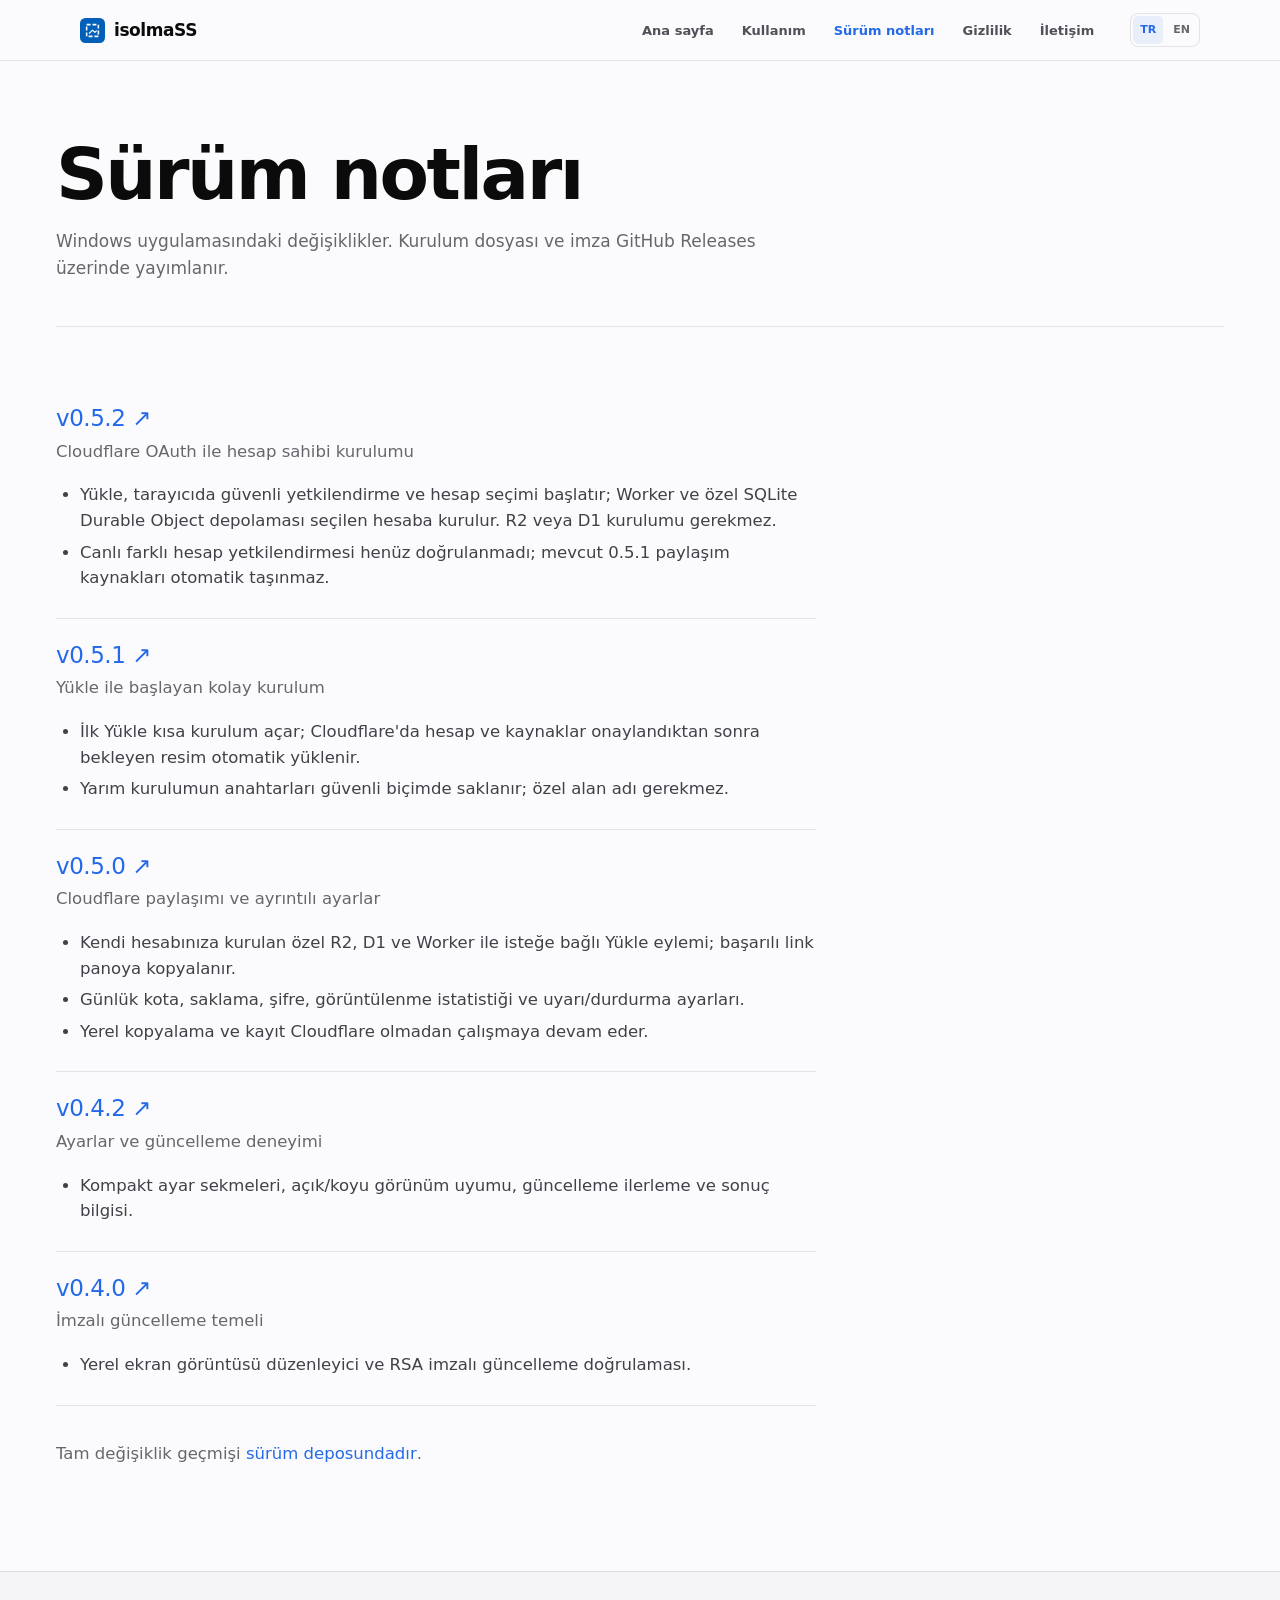
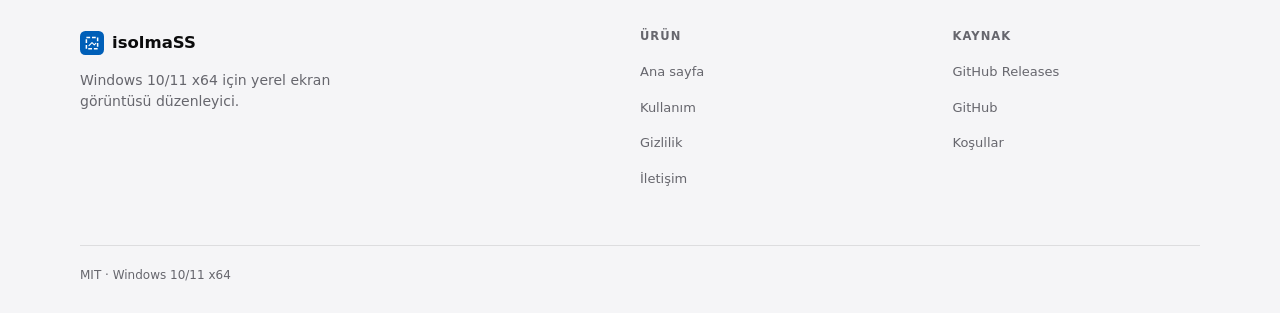
==== commit 46cd819e: "docs: consolidate current project guidance" ====
--- a/site/changelog.html
+++ b/site/changelog.html
@@ -1 +1 @@
-<!doctype html><html lang="tr" data-title-tr="Sürüm notları — isolmaSS" data-title-en="Release notes — isolmaSS"><head><meta charset="utf-8"><meta name="viewport" content="width=device-width,initial-scale=1"><meta name="color-scheme" content="light"><title>Sürüm notları — isolmaSS</title><link rel="canonical" href="https://ss.isolmaz.com/changelog.html"><link rel="icon" href="favicon.svg" type="image/svg+xml"><link rel="stylesheet" href="styles.css"><script defer src="site.js"></script></head><body><div class="read-progress" data-read-progress aria-hidden="true"></div><a class="skip" href="#main"><span data-lang="tr">İçeriğe geç</span><span data-lang="en">Skip to content</span></a><header class="site-header"><div class="shell site-header__inner"><a class="brand" href="index.html"><img src="favicon.svg" width="25" height="25" alt="">isolmaSS</a><nav class="nav" id="site-nav" data-nav aria-label="Site menüsü"><ul class="nav__links"><li><a href="index.html"><span data-lang="tr">Ana sayfa</span><span data-lang="en">Home</span></a></li><li><a href="docs.html"><span data-lang="tr">Kullanım</span><span data-lang="en">Usage</span></a></li><li><a href="changelog.html" aria-current="page"><span data-lang="tr">Sürüm notları</span><span data-lang="en">Release notes</span></a></li><li><a href="privacy.html"><span data-lang="tr">Gizlilik</span><span data-lang="en">Privacy</span></a></li><li><a href="contact.html"><span data-lang="tr">İletişim</span><span data-lang="en">Contact</span></a></li></ul></nav><div class="lang" role="group" aria-label="Dil / Language"><button data-set-lang="tr" type="button" aria-pressed="true">TR</button><button data-set-lang="en" type="button" aria-pressed="false">EN</button></div><button class="nav-toggle" type="button" data-nav-toggle aria-expanded="false" aria-controls="site-nav" aria-label="Menüyü aç / Open menu"><svg viewBox="0 0 24 24" fill="none" stroke="currentColor" stroke-width="1.5" aria-hidden="true"><path d="M4 7h16M4 12h16M4 17h16"/></svg></button></div></header><main id="main"><div class="shell page-head"><h1><span data-lang="tr">Sürüm notları</span><span data-lang="en">Release notes</span></h1><p><span data-lang="tr">Windows uygulamasındaki değişiklikler. Kurulum dosyası ve imza GitHub Releases üzerinde yayımlanır.</span><span data-lang="en">Windows app changes. Installers and detached update signatures are published on GitHub Releases.</span></p></div><div class="shell page-body"><ol class="changelog"><li><h2><a class="link" href="https://github.com/isolmaz/isolmaSS-updates/releases/tag/v0.5.2">v0.5.2 ↗</a></h2><p><span data-lang="tr">Cloudflare OAuth ile hesap sahibi kurulumu</span><span data-lang="en">Account-owned Cloudflare setup with OAuth</span></p><ul><li><span data-lang="tr">Yükle, tarayıcıda güvenli yetkilendirme ve hesap seçimi başlatır; Worker ve özel SQLite Durable Object depolaması seçilen hesaba kurulur. R2 veya D1 kurulumu gerekmez.</span><span data-lang="en">Upload starts browser authorization and account selection; the Worker and private SQLite Durable Object storage are installed in the selected account. No R2 or D1 setup is needed.</span></li><li><span data-lang="tr">Canlı farklı hesap yetkilendirmesi henüz doğrulanmadı; mevcut 0.5.1 paylaşım kaynakları otomatik taşınmaz.</span><span data-lang="en">Live authorization against a separate account has not yet been verified; existing 0.5.1 sharing resources are not migrated automatically.</span></li></ul></li><li><h2><a class="link" href="https://github.com/isolmaz/isolmaSS-updates/releases/tag/v0.5.1">v0.5.1 ↗</a></h2><p><span data-lang="tr">Yükle ile başlayan kolay kurulum</span><span data-lang="en">Guided setup from Upload</span></p><ul><li><span data-lang="tr">İlk Yükle kısa kurulum açar; Cloudflare'da hesap ve kaynaklar onaylandıktan sonra bekleyen resim otomatik yüklenir.</span><span data-lang="en">The first Upload opens setup; after Cloudflare account and resource approval, the selected image uploads automatically.</span></li><li><span data-lang="tr">Yarım kurulumun anahtarları güvenli biçimde saklanır; özel alan adı gerekmez.</span><span data-lang="en">Unfinished setup keys remain protected; no custom domain is required.</span></li></ul></li><li><h2><a class="link" href="https://github.com/isolmaz/isolmaSS-updates/releases/tag/v0.5.0">v0.5.0 ↗</a></h2><p><span data-lang="tr">Cloudflare paylaşımı ve ayrıntılı ayarlar</span><span data-lang="en">Cloudflare sharing and detailed settings</span></p><ul><li><span data-lang="tr">Kendi hesabınıza kurulan özel R2, D1 ve Worker ile isteğe bağlı Yükle eylemi; başarılı link panoya kopyalanır.</span><span data-lang="en">Optional Upload action to a private R2/D1/Worker installation in your own account; successful links are copied.</span></li><li><span data-lang="tr">Günlük kota, saklama, şifre, görüntülenme istatistiği ve uyarı/durdurma ayarları.</span><span data-lang="en">Daily limits, retention, passwords, view statistics and warning/stop settings.</span></li><li><span data-lang="tr">Yerel kopyalama ve kayıt Cloudflare olmadan çalışmaya devam eder.</span><span data-lang="en">Local copy and save continue to work without Cloudflare.</span></li></ul></li><li><h2><a class="link" href="https://github.com/isolmaz/isolmaSS-updates/releases/tag/v0.4.2">v0.4.2 ↗</a></h2><p><span data-lang="tr">Ayarlar ve güncelleme deneyimi</span><span data-lang="en">Settings and update experience</span></p><ul><li><span data-lang="tr">Kompakt ayar sekmeleri, açık/koyu görünüm uyumu, güncelleme ilerleme ve sonuç bilgisi.</span><span data-lang="en">Compact Settings views, light/dark consistency and clear update progress/results.</span></li></ul></li><li><h2><a class="link" href="https://github.com/isolmaz/isolmaSS-updates/releases/tag/v0.4.0">v0.4.0 ↗</a></h2><p><span data-lang="tr">İmzalı güncelleme temeli</span><span data-lang="en">Signed update baseline</span></p><ul><li><span data-lang="tr">Yerel ekran görüntüsü düzenleyici ve RSA imzalı güncelleme doğrulaması.</span><span data-lang="en">Local screenshot editor and RSA-signed update verification.</span></li></ul></li></ol><p class="muted" style="margin-top:35px"><span data-lang="tr">Tam değişiklik geçmişi <a class="link" href="https://github.com/isolmaz/isolmaSS_V2/blob/main/CHANGELOG.md">kaynak depodadır</a>.</span><span data-lang="en">The full history is in the <a class="link" href="https://github.com/isolmaz/isolmaSS_V2/blob/main/CHANGELOG.md">source repository</a>.</span></p></div></main><footer class="footer"><div class="shell"><div class="footer__grid"><div><div class="footer__brand"><img src="favicon.svg" width="24" height="24" alt="">isolmaSS</div><p class="footer__tagline"><span data-lang="tr">Windows 10/11 x64 için yerel ekran görüntüsü düzenleyici.</span><span data-lang="en">Local Windows screenshot editor.</span></p></div><div class="footer__col"><h2 class="kicker"><span data-lang="tr">Ürün</span><span data-lang="en">Product</span></h2><ul><li><a href="index.html"><span data-lang="tr">Ana sayfa</span><span data-lang="en">Home</span></a></li><li><a href="docs.html"><span data-lang="tr">Kullanım</span><span data-lang="en">Usage</span></a></li><li><a href="privacy.html"><span data-lang="tr">Gizlilik</span><span data-lang="en">Privacy</span></a></li><li><a href="contact.html"><span data-lang="tr">İletişim</span><span data-lang="en">Contact</span></a></li></ul></div><div class="footer__col"><h2 class="kicker"><span data-lang="tr">Kaynak</span><span data-lang="en">Source</span></h2><ul><li><a href="https://github.com/isolmaz/isolmaSS-updates/releases/latest">GitHub Releases</a></li><li><a href="https://github.com/isolmaz/isolmaSS_V2">GitHub</a></li><li><a href="terms.html"><span data-lang="tr">Koşullar</span><span data-lang="en">Terms</span></a></li></ul></div></div><div class="footer__bottom">MIT · Windows 10/11 x64</div></div></footer></body></html>
+<!doctype html><html lang="tr" data-title-tr="Sürüm notları — isolmaSS" data-title-en="Release notes — isolmaSS"><head><meta charset="utf-8"><meta name="viewport" content="width=device-width,initial-scale=1"><meta name="color-scheme" content="light"><title>Sürüm notları — isolmaSS</title><link rel="canonical" href="https://ss.isolmaz.com/changelog.html"><link rel="icon" href="favicon.svg" type="image/svg+xml"><link rel="stylesheet" href="styles.css"><script defer src="site.js"></script></head><body><div class="read-progress" data-read-progress aria-hidden="true"></div><a class="skip" href="#main"><span data-lang="tr">İçeriğe geç</span><span data-lang="en">Skip to content</span></a><header class="site-header"><div class="shell site-header__inner"><a class="brand" href="index.html"><img src="favicon.svg" width="25" height="25" alt="">isolmaSS</a><nav class="nav" id="site-nav" data-nav aria-label="Site menüsü"><ul class="nav__links"><li><a href="index.html"><span data-lang="tr">Ana sayfa</span><span data-lang="en">Home</span></a></li><li><a href="docs.html"><span data-lang="tr">Kullanım</span><span data-lang="en">Usage</span></a></li><li><a href="changelog.html" aria-current="page"><span data-lang="tr">Sürüm notları</span><span data-lang="en">Release notes</span></a></li><li><a href="privacy.html"><span data-lang="tr">Gizlilik</span><span data-lang="en">Privacy</span></a></li><li><a href="contact.html"><span data-lang="tr">İletişim</span><span data-lang="en">Contact</span></a></li></ul></nav><div class="lang" role="group" aria-label="Dil / Language"><button data-set-lang="tr" type="button" aria-pressed="true">TR</button><button data-set-lang="en" type="button" aria-pressed="false">EN</button></div><button class="nav-toggle" type="button" data-nav-toggle aria-expanded="false" aria-controls="site-nav" aria-label="Menüyü aç / Open menu"><svg viewBox="0 0 24 24" fill="none" stroke="currentColor" stroke-width="1.5" aria-hidden="true"><path d="M4 7h16M4 12h16M4 17h16"/></svg></button></div></header><main id="main"><div class="shell page-head"><h1><span data-lang="tr">Sürüm notları</span><span data-lang="en">Release notes</span></h1><p><span data-lang="tr">Windows uygulamasındaki değişiklikler. Kurulum dosyası ve imza GitHub Releases üzerinde yayımlanır.</span><span data-lang="en">Windows app changes. Installers and detached update signatures are published on GitHub Releases.</span></p></div><div class="shell page-body"><ol class="changelog"><li><h2><a class="link" href="https://github.com/isolmaz/isolmaSS-updates/releases/tag/v0.5.2">v0.5.2 ↗</a></h2><p><span data-lang="tr">Cloudflare OAuth ile hesap sahibi kurulumu</span><span data-lang="en">Account-owned Cloudflare setup with OAuth</span></p><ul><li><span data-lang="tr">Yükle, tarayıcıda güvenli yetkilendirme ve hesap seçimi başlatır; Worker ve özel SQLite Durable Object depolaması seçilen hesaba kurulur. R2 veya D1 kurulumu gerekmez.</span><span data-lang="en">Upload starts browser authorization and account selection; the Worker and private SQLite Durable Object storage are installed in the selected account. No R2 or D1 setup is needed.</span></li><li><span data-lang="tr">Canlı farklı hesap yetkilendirmesi henüz doğrulanmadı; mevcut 0.5.1 paylaşım kaynakları otomatik taşınmaz.</span><span data-lang="en">Live authorization against a separate account has not yet been verified; existing 0.5.1 sharing resources are not migrated automatically.</span></li></ul></li><li><h2><a class="link" href="https://github.com/isolmaz/isolmaSS-updates/releases/tag/v0.5.1">v0.5.1 ↗</a></h2><p><span data-lang="tr">Yükle ile başlayan kolay kurulum</span><span data-lang="en">Guided setup from Upload</span></p><ul><li><span data-lang="tr">İlk Yükle kısa kurulum açar; Cloudflare'da hesap ve kaynaklar onaylandıktan sonra bekleyen resim otomatik yüklenir.</span><span data-lang="en">The first Upload opens setup; after Cloudflare account and resource approval, the selected image uploads automatically.</span></li><li><span data-lang="tr">Yarım kurulumun anahtarları güvenli biçimde saklanır; özel alan adı gerekmez.</span><span data-lang="en">Unfinished setup keys remain protected; no custom domain is required.</span></li></ul></li><li><h2><a class="link" href="https://github.com/isolmaz/isolmaSS-updates/releases/tag/v0.5.0">v0.5.0 ↗</a></h2><p><span data-lang="tr">Cloudflare paylaşımı ve ayrıntılı ayarlar</span><span data-lang="en">Cloudflare sharing and detailed settings</span></p><ul><li><span data-lang="tr">Kendi hesabınıza kurulan özel R2, D1 ve Worker ile isteğe bağlı Yükle eylemi; başarılı link panoya kopyalanır.</span><span data-lang="en">Optional Upload action to a private R2/D1/Worker installation in your own account; successful links are copied.</span></li><li><span data-lang="tr">Günlük kota, saklama, şifre, görüntülenme istatistiği ve uyarı/durdurma ayarları.</span><span data-lang="en">Daily limits, retention, passwords, view statistics and warning/stop settings.</span></li><li><span data-lang="tr">Yerel kopyalama ve kayıt Cloudflare olmadan çalışmaya devam eder.</span><span data-lang="en">Local copy and save continue to work without Cloudflare.</span></li></ul></li><li><h2><a class="link" href="https://github.com/isolmaz/isolmaSS-updates/releases/tag/v0.4.2">v0.4.2 ↗</a></h2><p><span data-lang="tr">Ayarlar ve güncelleme deneyimi</span><span data-lang="en">Settings and update experience</span></p><ul><li><span data-lang="tr">Kompakt ayar sekmeleri, açık/koyu görünüm uyumu, güncelleme ilerleme ve sonuç bilgisi.</span><span data-lang="en">Compact Settings views, light/dark consistency and clear update progress/results.</span></li></ul></li><li><h2><a class="link" href="https://github.com/isolmaz/isolmaSS-updates/releases/tag/v0.4.0">v0.4.0 ↗</a></h2><p><span data-lang="tr">İmzalı güncelleme temeli</span><span data-lang="en">Signed update baseline</span></p><ul><li><span data-lang="tr">Yerel ekran görüntüsü düzenleyici ve RSA imzalı güncelleme doğrulaması.</span><span data-lang="en">Local screenshot editor and RSA-signed update verification.</span></li></ul></li></ol><p class="muted" style="margin-top:35px"><span data-lang="tr">Tam değişiklik geçmişi <a class="link" href="https://github.com/isolmaz/isolmaSS-updates/releases">sürüm deposundadır</a>.</span><span data-lang="en">The full history is in the <a class="link" href="https://github.com/isolmaz/isolmaSS-updates/releases">release repository</a>.</span></p></div></main><footer class="footer"><div class="shell"><div class="footer__grid"><div><div class="footer__brand"><img src="favicon.svg" width="24" height="24" alt="">isolmaSS</div><p class="footer__tagline"><span data-lang="tr">Windows 10/11 x64 için yerel ekran görüntüsü düzenleyici.</span><span data-lang="en">Local Windows screenshot editor.</span></p></div><div class="footer__col"><h2 class="kicker"><span data-lang="tr">Ürün</span><span data-lang="en">Product</span></h2><ul><li><a href="index.html"><span data-lang="tr">Ana sayfa</span><span data-lang="en">Home</span></a></li><li><a href="docs.html"><span data-lang="tr">Kullanım</span><span data-lang="en">Usage</span></a></li><li><a href="privacy.html"><span data-lang="tr">Gizlilik</span><span data-lang="en">Privacy</span></a></li><li><a href="contact.html"><span data-lang="tr">İletişim</span><span data-lang="en">Contact</span></a></li></ul></div><div class="footer__col"><h2 class="kicker"><span data-lang="tr">Kaynak</span><span data-lang="en">Source</span></h2><ul><li><a href="https://github.com/isolmaz/isolmaSS-updates/releases/latest">GitHub Releases</a></li><li><a href="https://github.com/isolmaz/isolmaSS_V2">GitHub</a></li><li><a href="terms.html"><span data-lang="tr">Koşullar</span><span data-lang="en">Terms</span></a></li></ul></div></div><div class="footer__bottom">MIT · Windows 10/11 x64</div></div></footer></body></html>
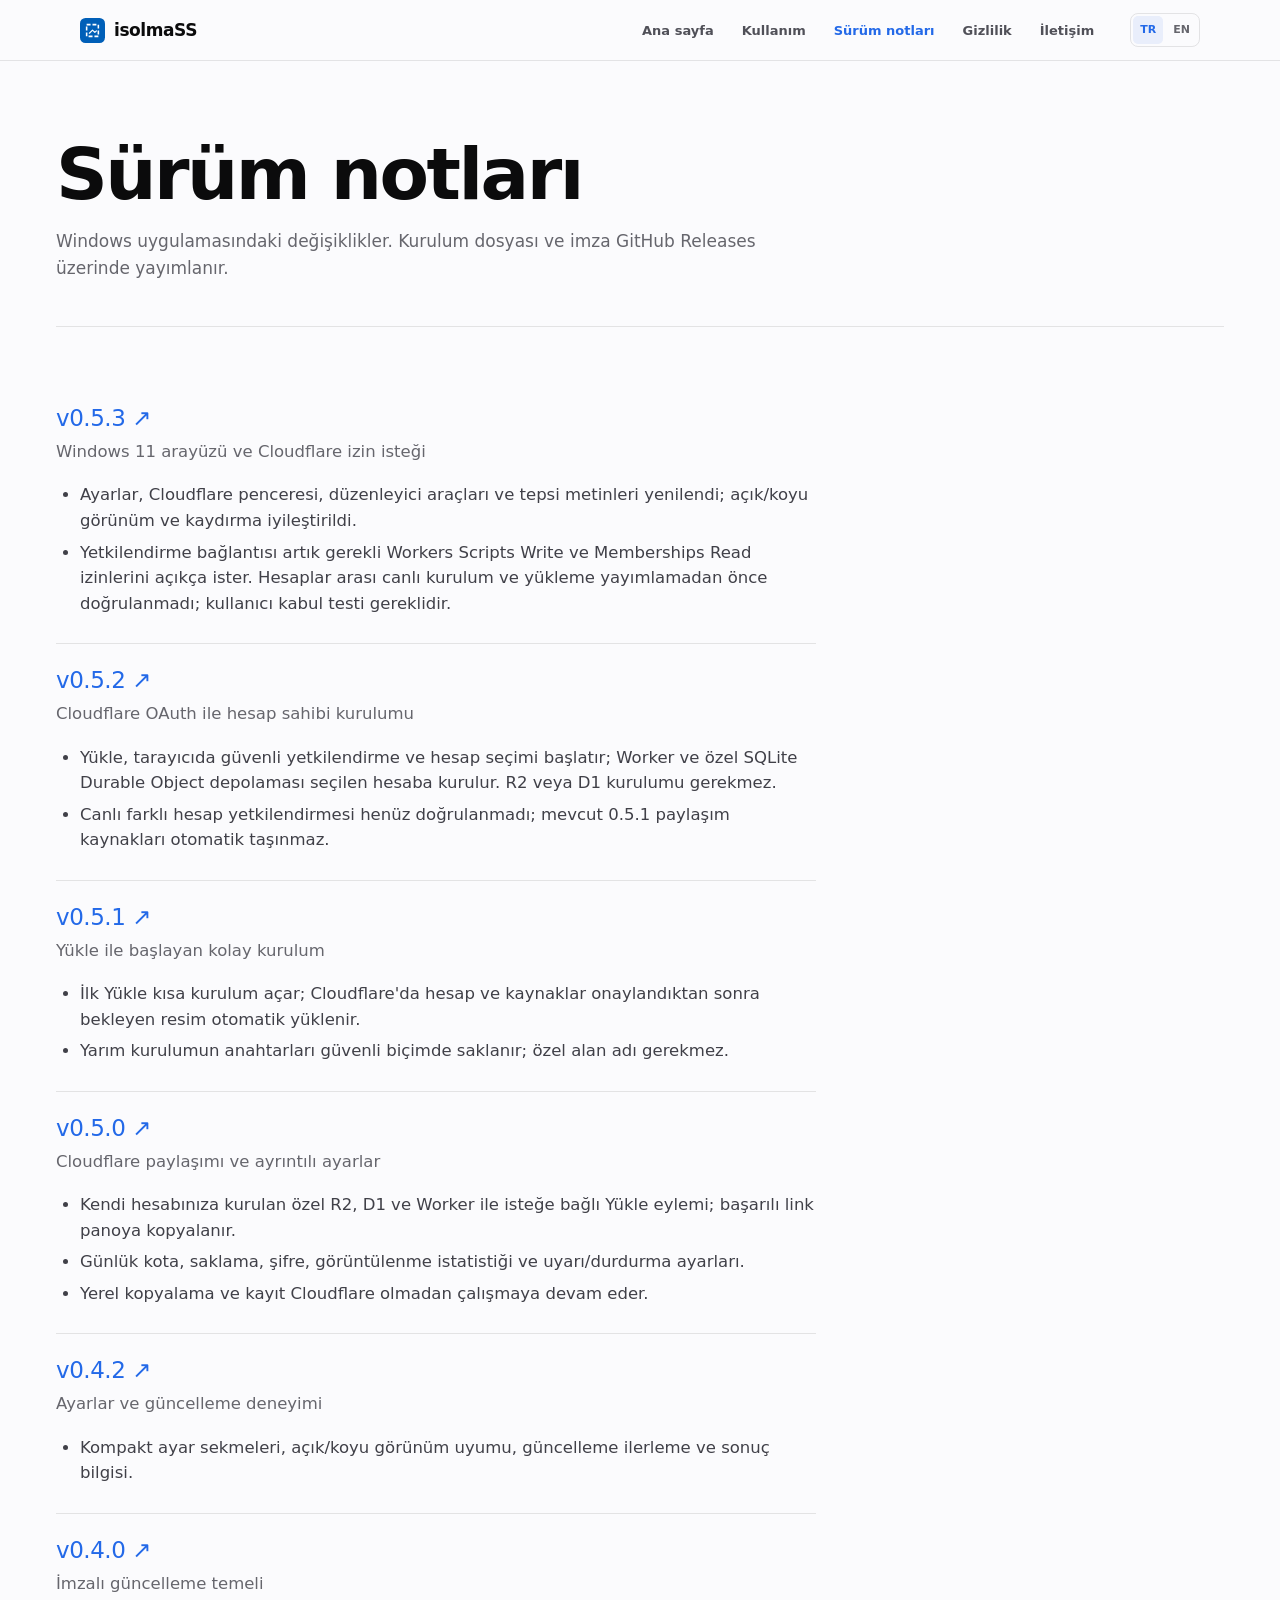
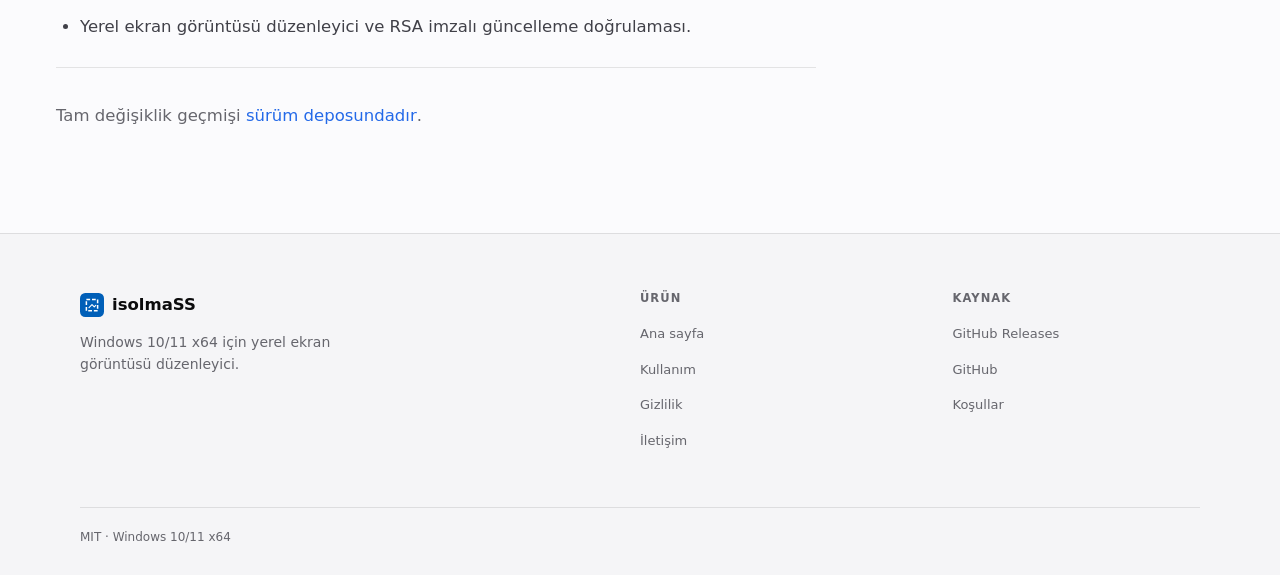
==== commit dc3c71fb: "Release v0.5.3 with native UI and scoped Cloudflare consent" ====
--- a/site/changelog.html
+++ b/site/changelog.html
@@ -1 +1 @@
-<!doctype html><html lang="tr" data-title-tr="Sürüm notları — isolmaSS" data-title-en="Release notes — isolmaSS"><head><meta charset="utf-8"><meta name="viewport" content="width=device-width,initial-scale=1"><meta name="color-scheme" content="light"><title>Sürüm notları — isolmaSS</title><link rel="canonical" href="https://ss.isolmaz.com/changelog.html"><link rel="icon" href="favicon.svg" type="image/svg+xml"><link rel="stylesheet" href="styles.css"><script defer src="site.js"></script></head><body><div class="read-progress" data-read-progress aria-hidden="true"></div><a class="skip" href="#main"><span data-lang="tr">İçeriğe geç</span><span data-lang="en">Skip to content</span></a><header class="site-header"><div class="shell site-header__inner"><a class="brand" href="index.html"><img src="favicon.svg" width="25" height="25" alt="">isolmaSS</a><nav class="nav" id="site-nav" data-nav aria-label="Site menüsü"><ul class="nav__links"><li><a href="index.html"><span data-lang="tr">Ana sayfa</span><span data-lang="en">Home</span></a></li><li><a href="docs.html"><span data-lang="tr">Kullanım</span><span data-lang="en">Usage</span></a></li><li><a href="changelog.html" aria-current="page"><span data-lang="tr">Sürüm notları</span><span data-lang="en">Release notes</span></a></li><li><a href="privacy.html"><span data-lang="tr">Gizlilik</span><span data-lang="en">Privacy</span></a></li><li><a href="contact.html"><span data-lang="tr">İletişim</span><span data-lang="en">Contact</span></a></li></ul></nav><div class="lang" role="group" aria-label="Dil / Language"><button data-set-lang="tr" type="button" aria-pressed="true">TR</button><button data-set-lang="en" type="button" aria-pressed="false">EN</button></div><button class="nav-toggle" type="button" data-nav-toggle aria-expanded="false" aria-controls="site-nav" aria-label="Menüyü aç / Open menu"><svg viewBox="0 0 24 24" fill="none" stroke="currentColor" stroke-width="1.5" aria-hidden="true"><path d="M4 7h16M4 12h16M4 17h16"/></svg></button></div></header><main id="main"><div class="shell page-head"><h1><span data-lang="tr">Sürüm notları</span><span data-lang="en">Release notes</span></h1><p><span data-lang="tr">Windows uygulamasındaki değişiklikler. Kurulum dosyası ve imza GitHub Releases üzerinde yayımlanır.</span><span data-lang="en">Windows app changes. Installers and detached update signatures are published on GitHub Releases.</span></p></div><div class="shell page-body"><ol class="changelog"><li><h2><a class="link" href="https://github.com/isolmaz/isolmaSS-updates/releases/tag/v0.5.2">v0.5.2 ↗</a></h2><p><span data-lang="tr">Cloudflare OAuth ile hesap sahibi kurulumu</span><span data-lang="en">Account-owned Cloudflare setup with OAuth</span></p><ul><li><span data-lang="tr">Yükle, tarayıcıda güvenli yetkilendirme ve hesap seçimi başlatır; Worker ve özel SQLite Durable Object depolaması seçilen hesaba kurulur. R2 veya D1 kurulumu gerekmez.</span><span data-lang="en">Upload starts browser authorization and account selection; the Worker and private SQLite Durable Object storage are installed in the selected account. No R2 or D1 setup is needed.</span></li><li><span data-lang="tr">Canlı farklı hesap yetkilendirmesi henüz doğrulanmadı; mevcut 0.5.1 paylaşım kaynakları otomatik taşınmaz.</span><span data-lang="en">Live authorization against a separate account has not yet been verified; existing 0.5.1 sharing resources are not migrated automatically.</span></li></ul></li><li><h2><a class="link" href="https://github.com/isolmaz/isolmaSS-updates/releases/tag/v0.5.1">v0.5.1 ↗</a></h2><p><span data-lang="tr">Yükle ile başlayan kolay kurulum</span><span data-lang="en">Guided setup from Upload</span></p><ul><li><span data-lang="tr">İlk Yükle kısa kurulum açar; Cloudflare'da hesap ve kaynaklar onaylandıktan sonra bekleyen resim otomatik yüklenir.</span><span data-lang="en">The first Upload opens setup; after Cloudflare account and resource approval, the selected image uploads automatically.</span></li><li><span data-lang="tr">Yarım kurulumun anahtarları güvenli biçimde saklanır; özel alan adı gerekmez.</span><span data-lang="en">Unfinished setup keys remain protected; no custom domain is required.</span></li></ul></li><li><h2><a class="link" href="https://github.com/isolmaz/isolmaSS-updates/releases/tag/v0.5.0">v0.5.0 ↗</a></h2><p><span data-lang="tr">Cloudflare paylaşımı ve ayrıntılı ayarlar</span><span data-lang="en">Cloudflare sharing and detailed settings</span></p><ul><li><span data-lang="tr">Kendi hesabınıza kurulan özel R2, D1 ve Worker ile isteğe bağlı Yükle eylemi; başarılı link panoya kopyalanır.</span><span data-lang="en">Optional Upload action to a private R2/D1/Worker installation in your own account; successful links are copied.</span></li><li><span data-lang="tr">Günlük kota, saklama, şifre, görüntülenme istatistiği ve uyarı/durdurma ayarları.</span><span data-lang="en">Daily limits, retention, passwords, view statistics and warning/stop settings.</span></li><li><span data-lang="tr">Yerel kopyalama ve kayıt Cloudflare olmadan çalışmaya devam eder.</span><span data-lang="en">Local copy and save continue to work without Cloudflare.</span></li></ul></li><li><h2><a class="link" href="https://github.com/isolmaz/isolmaSS-updates/releases/tag/v0.4.2">v0.4.2 ↗</a></h2><p><span data-lang="tr">Ayarlar ve güncelleme deneyimi</span><span data-lang="en">Settings and update experience</span></p><ul><li><span data-lang="tr">Kompakt ayar sekmeleri, açık/koyu görünüm uyumu, güncelleme ilerleme ve sonuç bilgisi.</span><span data-lang="en">Compact Settings views, light/dark consistency and clear update progress/results.</span></li></ul></li><li><h2><a class="link" href="https://github.com/isolmaz/isolmaSS-updates/releases/tag/v0.4.0">v0.4.0 ↗</a></h2><p><span data-lang="tr">İmzalı güncelleme temeli</span><span data-lang="en">Signed update baseline</span></p><ul><li><span data-lang="tr">Yerel ekran görüntüsü düzenleyici ve RSA imzalı güncelleme doğrulaması.</span><span data-lang="en">Local screenshot editor and RSA-signed update verification.</span></li></ul></li></ol><p class="muted" style="margin-top:35px"><span data-lang="tr">Tam değişiklik geçmişi <a class="link" href="https://github.com/isolmaz/isolmaSS-updates/releases">sürüm deposundadır</a>.</span><span data-lang="en">The full history is in the <a class="link" href="https://github.com/isolmaz/isolmaSS-updates/releases">release repository</a>.</span></p></div></main><footer class="footer"><div class="shell"><div class="footer__grid"><div><div class="footer__brand"><img src="favicon.svg" width="24" height="24" alt="">isolmaSS</div><p class="footer__tagline"><span data-lang="tr">Windows 10/11 x64 için yerel ekran görüntüsü düzenleyici.</span><span data-lang="en">Local Windows screenshot editor.</span></p></div><div class="footer__col"><h2 class="kicker"><span data-lang="tr">Ürün</span><span data-lang="en">Product</span></h2><ul><li><a href="index.html"><span data-lang="tr">Ana sayfa</span><span data-lang="en">Home</span></a></li><li><a href="docs.html"><span data-lang="tr">Kullanım</span><span data-lang="en">Usage</span></a></li><li><a href="privacy.html"><span data-lang="tr">Gizlilik</span><span data-lang="en">Privacy</span></a></li><li><a href="contact.html"><span data-lang="tr">İletişim</span><span data-lang="en">Contact</span></a></li></ul></div><div class="footer__col"><h2 class="kicker"><span data-lang="tr">Kaynak</span><span data-lang="en">Source</span></h2><ul><li><a href="https://github.com/isolmaz/isolmaSS-updates/releases/latest">GitHub Releases</a></li><li><a href="https://github.com/isolmaz/isolmaSS_V2">GitHub</a></li><li><a href="terms.html"><span data-lang="tr">Koşullar</span><span data-lang="en">Terms</span></a></li></ul></div></div><div class="footer__bottom">MIT · Windows 10/11 x64</div></div></footer></body></html>
+<!doctype html><html lang="tr" data-title-tr="Sürüm notları — isolmaSS" data-title-en="Release notes — isolmaSS"><head><meta charset="utf-8"><meta name="viewport" content="width=device-width,initial-scale=1"><meta name="color-scheme" content="light"><title>Sürüm notları — isolmaSS</title><link rel="canonical" href="https://ss.isolmaz.com/changelog.html"><link rel="icon" href="favicon.svg" type="image/svg+xml"><link rel="stylesheet" href="styles.css"><script defer src="site.js"></script></head><body><div class="read-progress" data-read-progress aria-hidden="true"></div><a class="skip" href="#main"><span data-lang="tr">İçeriğe geç</span><span data-lang="en">Skip to content</span></a><header class="site-header"><div class="shell site-header__inner"><a class="brand" href="index.html"><img src="favicon.svg" width="25" height="25" alt="">isolmaSS</a><nav class="nav" id="site-nav" data-nav aria-label="Site menüsü"><ul class="nav__links"><li><a href="index.html"><span data-lang="tr">Ana sayfa</span><span data-lang="en">Home</span></a></li><li><a href="docs.html"><span data-lang="tr">Kullanım</span><span data-lang="en">Usage</span></a></li><li><a href="changelog.html" aria-current="page"><span data-lang="tr">Sürüm notları</span><span data-lang="en">Release notes</span></a></li><li><a href="privacy.html"><span data-lang="tr">Gizlilik</span><span data-lang="en">Privacy</span></a></li><li><a href="contact.html"><span data-lang="tr">İletişim</span><span data-lang="en">Contact</span></a></li></ul></nav><div class="lang" role="group" aria-label="Dil / Language"><button data-set-lang="tr" type="button" aria-pressed="true">TR</button><button data-set-lang="en" type="button" aria-pressed="false">EN</button></div><button class="nav-toggle" type="button" data-nav-toggle aria-expanded="false" aria-controls="site-nav" aria-label="Menüyü aç / Open menu"><svg viewBox="0 0 24 24" fill="none" stroke="currentColor" stroke-width="1.5" aria-hidden="true"><path d="M4 7h16M4 12h16M4 17h16"/></svg></button></div></header><main id="main"><div class="shell page-head"><h1><span data-lang="tr">Sürüm notları</span><span data-lang="en">Release notes</span></h1><p><span data-lang="tr">Windows uygulamasındaki değişiklikler. Kurulum dosyası ve imza GitHub Releases üzerinde yayımlanır.</span><span data-lang="en">Windows app changes. Installers and detached update signatures are published on GitHub Releases.</span></p></div><div class="shell page-body"><ol class="changelog"><li><h2><a class="link" href="https://github.com/isolmaz/isolmaSS-updates/releases/tag/v0.5.3">v0.5.3 ↗</a></h2><p><span data-lang="tr">Windows 11 arayüzü ve Cloudflare izin isteği</span><span data-lang="en">Windows 11 interface and Cloudflare permission request</span></p><ul><li><span data-lang="tr">Ayarlar, Cloudflare penceresi, düzenleyici araçları ve tepsi metinleri yenilendi; açık/koyu görünüm ve kaydırma iyileştirildi.</span><span data-lang="en">Redesigned Settings, Cloudflare panel, editor controls and tray labels with improved light/dark styling and scrolling.</span></li><li><span data-lang="tr">Yetkilendirme bağlantısı artık gerekli Workers Scripts Write ve Memberships Read izinlerini açıkça ister. Hesaplar arası canlı kurulum ve yükleme yayımlamadan önce doğrulanmadı; kullanıcı kabul testi gereklidir.</span><span data-lang="en">The authorization link now explicitly requests the required Workers Scripts Write and Memberships Read permissions. Live cross-account setup and upload were not verified before publication; user acceptance is required.</span></li></ul></li><li><h2><a class="link" href="https://github.com/isolmaz/isolmaSS-updates/releases/tag/v0.5.2">v0.5.2 ↗</a></h2><p><span data-lang="tr">Cloudflare OAuth ile hesap sahibi kurulumu</span><span data-lang="en">Account-owned Cloudflare setup with OAuth</span></p><ul><li><span data-lang="tr">Yükle, tarayıcıda güvenli yetkilendirme ve hesap seçimi başlatır; Worker ve özel SQLite Durable Object depolaması seçilen hesaba kurulur. R2 veya D1 kurulumu gerekmez.</span><span data-lang="en">Upload starts browser authorization and account selection; the Worker and private SQLite Durable Object storage are installed in the selected account. No R2 or D1 setup is needed.</span></li><li><span data-lang="tr">Canlı farklı hesap yetkilendirmesi henüz doğrulanmadı; mevcut 0.5.1 paylaşım kaynakları otomatik taşınmaz.</span><span data-lang="en">Live authorization against a separate account has not yet been verified; existing 0.5.1 sharing resources are not migrated automatically.</span></li></ul></li><li><h2><a class="link" href="https://github.com/isolmaz/isolmaSS-updates/releases/tag/v0.5.1">v0.5.1 ↗</a></h2><p><span data-lang="tr">Yükle ile başlayan kolay kurulum</span><span data-lang="en">Guided setup from Upload</span></p><ul><li><span data-lang="tr">İlk Yükle kısa kurulum açar; Cloudflare'da hesap ve kaynaklar onaylandıktan sonra bekleyen resim otomatik yüklenir.</span><span data-lang="en">The first Upload opens setup; after Cloudflare account and resource approval, the selected image uploads automatically.</span></li><li><span data-lang="tr">Yarım kurulumun anahtarları güvenli biçimde saklanır; özel alan adı gerekmez.</span><span data-lang="en">Unfinished setup keys remain protected; no custom domain is required.</span></li></ul></li><li><h2><a class="link" href="https://github.com/isolmaz/isolmaSS-updates/releases/tag/v0.5.0">v0.5.0 ↗</a></h2><p><span data-lang="tr">Cloudflare paylaşımı ve ayrıntılı ayarlar</span><span data-lang="en">Cloudflare sharing and detailed settings</span></p><ul><li><span data-lang="tr">Kendi hesabınıza kurulan özel R2, D1 ve Worker ile isteğe bağlı Yükle eylemi; başarılı link panoya kopyalanır.</span><span data-lang="en">Optional Upload action to a private R2/D1/Worker installation in your own account; successful links are copied.</span></li><li><span data-lang="tr">Günlük kota, saklama, şifre, görüntülenme istatistiği ve uyarı/durdurma ayarları.</span><span data-lang="en">Daily limits, retention, passwords, view statistics and warning/stop settings.</span></li><li><span data-lang="tr">Yerel kopyalama ve kayıt Cloudflare olmadan çalışmaya devam eder.</span><span data-lang="en">Local copy and save continue to work without Cloudflare.</span></li></ul></li><li><h2><a class="link" href="https://github.com/isolmaz/isolmaSS-updates/releases/tag/v0.4.2">v0.4.2 ↗</a></h2><p><span data-lang="tr">Ayarlar ve güncelleme deneyimi</span><span data-lang="en">Settings and update experience</span></p><ul><li><span data-lang="tr">Kompakt ayar sekmeleri, açık/koyu görünüm uyumu, güncelleme ilerleme ve sonuç bilgisi.</span><span data-lang="en">Compact Settings views, light/dark consistency and clear update progress/results.</span></li></ul></li><li><h2><a class="link" href="https://github.com/isolmaz/isolmaSS-updates/releases/tag/v0.4.0">v0.4.0 ↗</a></h2><p><span data-lang="tr">İmzalı güncelleme temeli</span><span data-lang="en">Signed update baseline</span></p><ul><li><span data-lang="tr">Yerel ekran görüntüsü düzenleyici ve RSA imzalı güncelleme doğrulaması.</span><span data-lang="en">Local screenshot editor and RSA-signed update verification.</span></li></ul></li></ol><p class="muted" style="margin-top:35px"><span data-lang="tr">Tam değişiklik geçmişi <a class="link" href="https://github.com/isolmaz/isolmaSS-updates/releases">sürüm deposundadır</a>.</span><span data-lang="en">The full history is in the <a class="link" href="https://github.com/isolmaz/isolmaSS-updates/releases">release repository</a>.</span></p></div></main><footer class="footer"><div class="shell"><div class="footer__grid"><div><div class="footer__brand"><img src="favicon.svg" width="24" height="24" alt="">isolmaSS</div><p class="footer__tagline"><span data-lang="tr">Windows 10/11 x64 için yerel ekran görüntüsü düzenleyici.</span><span data-lang="en">Local Windows screenshot editor.</span></p></div><div class="footer__col"><h2 class="kicker"><span data-lang="tr">Ürün</span><span data-lang="en">Product</span></h2><ul><li><a href="index.html"><span data-lang="tr">Ana sayfa</span><span data-lang="en">Home</span></a></li><li><a href="docs.html"><span data-lang="tr">Kullanım</span><span data-lang="en">Usage</span></a></li><li><a href="privacy.html"><span data-lang="tr">Gizlilik</span><span data-lang="en">Privacy</span></a></li><li><a href="contact.html"><span data-lang="tr">İletişim</span><span data-lang="en">Contact</span></a></li></ul></div><div class="footer__col"><h2 class="kicker"><span data-lang="tr">Kaynak</span><span data-lang="en">Source</span></h2><ul><li><a href="https://github.com/isolmaz/isolmaSS-updates/releases/latest">GitHub Releases</a></li><li><a href="https://github.com/isolmaz/isolmaSS_V2">GitHub</a></li><li><a href="terms.html"><span data-lang="tr">Koşullar</span><span data-lang="en">Terms</span></a></li></ul></div></div><div class="footer__bottom">MIT · Windows 10/11 x64</div></div></footer></body></html>
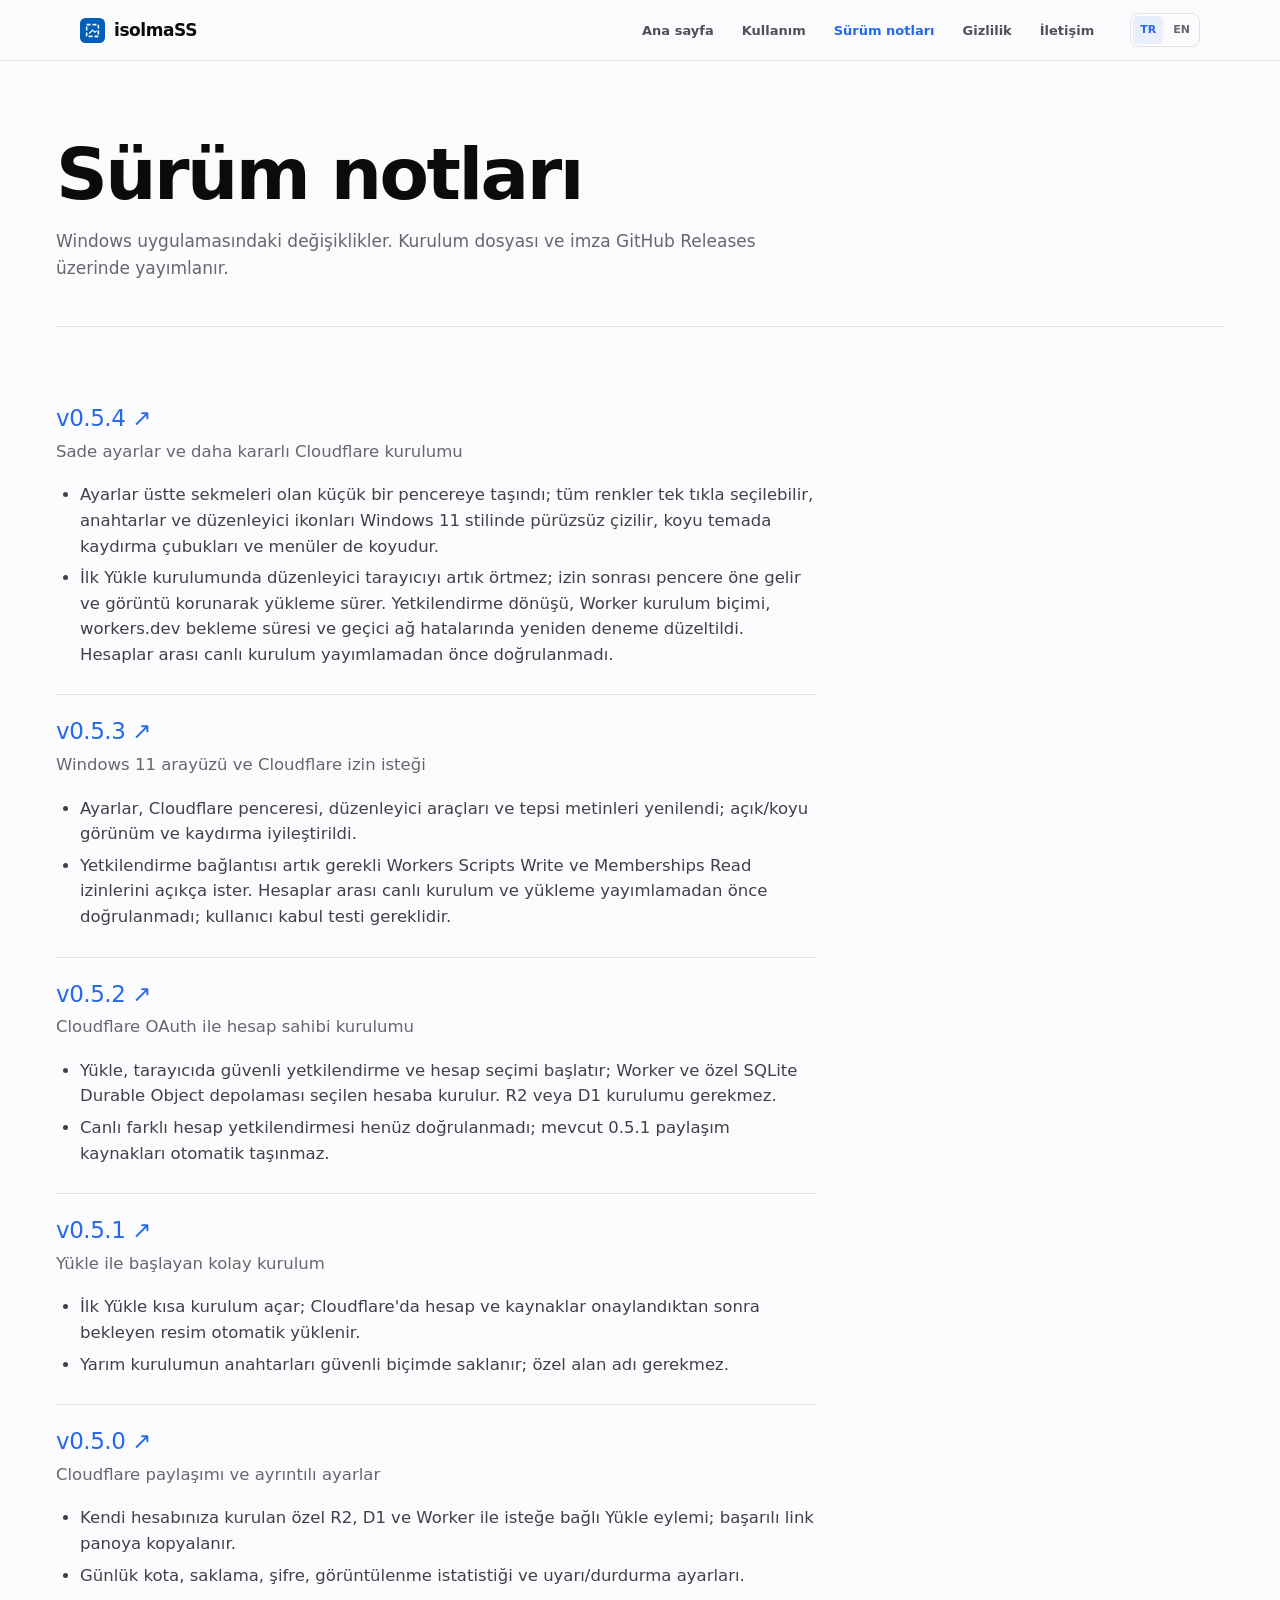
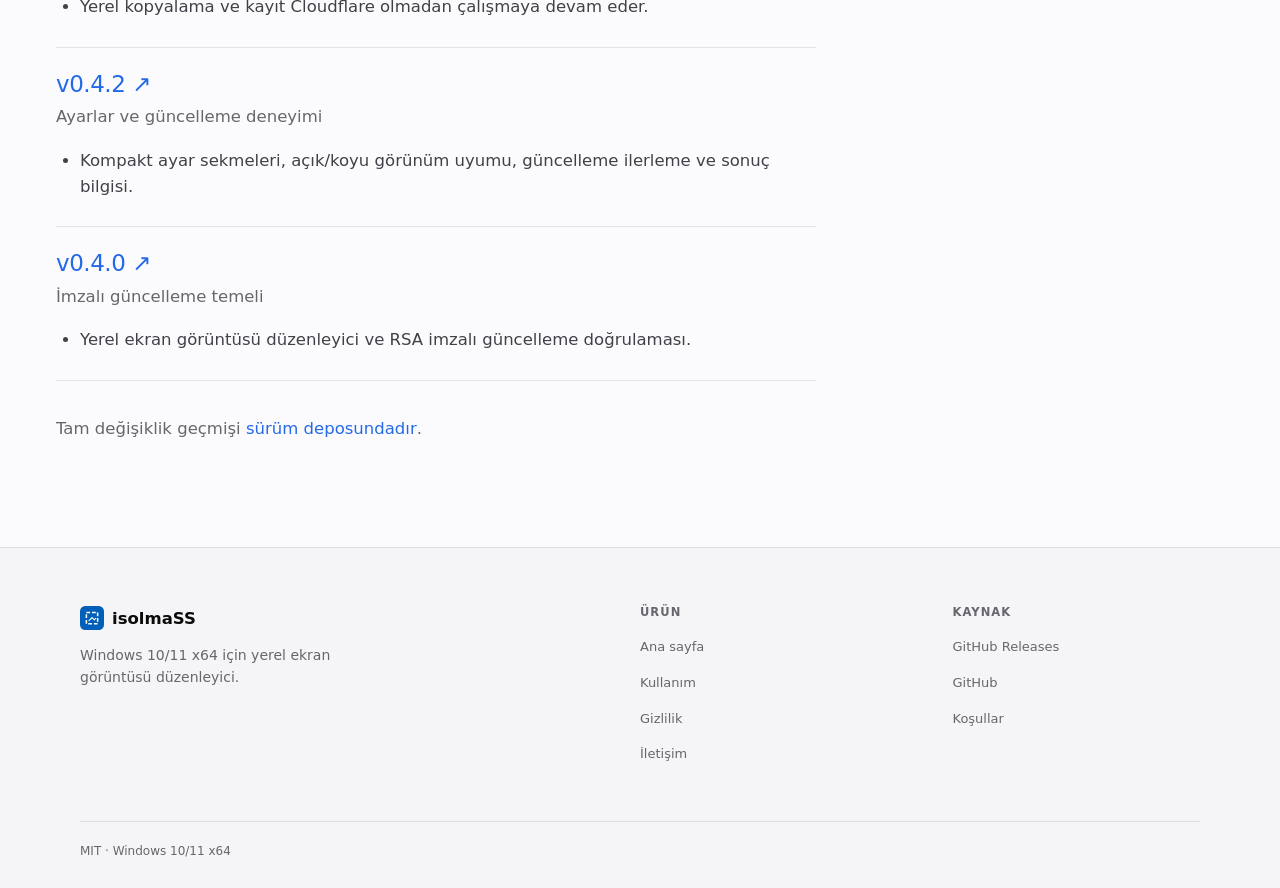
==== commit 6c51e444: "Release v0.5.4 with tabbed settings and reliable Cloudflare setup - Settings: compact 480px window w" ====
--- a/site/changelog.html
+++ b/site/changelog.html
@@ -1 +1 @@
-<!doctype html><html lang="tr" data-title-tr="Sürüm notları — isolmaSS" data-title-en="Release notes — isolmaSS"><head><meta charset="utf-8"><meta name="viewport" content="width=device-width,initial-scale=1"><meta name="color-scheme" content="light"><title>Sürüm notları — isolmaSS</title><link rel="canonical" href="https://ss.isolmaz.com/changelog.html"><link rel="icon" href="favicon.svg" type="image/svg+xml"><link rel="stylesheet" href="styles.css"><script defer src="site.js"></script></head><body><div class="read-progress" data-read-progress aria-hidden="true"></div><a class="skip" href="#main"><span data-lang="tr">İçeriğe geç</span><span data-lang="en">Skip to content</span></a><header class="site-header"><div class="shell site-header__inner"><a class="brand" href="index.html"><img src="favicon.svg" width="25" height="25" alt="">isolmaSS</a><nav class="nav" id="site-nav" data-nav aria-label="Site menüsü"><ul class="nav__links"><li><a href="index.html"><span data-lang="tr">Ana sayfa</span><span data-lang="en">Home</span></a></li><li><a href="docs.html"><span data-lang="tr">Kullanım</span><span data-lang="en">Usage</span></a></li><li><a href="changelog.html" aria-current="page"><span data-lang="tr">Sürüm notları</span><span data-lang="en">Release notes</span></a></li><li><a href="privacy.html"><span data-lang="tr">Gizlilik</span><span data-lang="en">Privacy</span></a></li><li><a href="contact.html"><span data-lang="tr">İletişim</span><span data-lang="en">Contact</span></a></li></ul></nav><div class="lang" role="group" aria-label="Dil / Language"><button data-set-lang="tr" type="button" aria-pressed="true">TR</button><button data-set-lang="en" type="button" aria-pressed="false">EN</button></div><button class="nav-toggle" type="button" data-nav-toggle aria-expanded="false" aria-controls="site-nav" aria-label="Menüyü aç / Open menu"><svg viewBox="0 0 24 24" fill="none" stroke="currentColor" stroke-width="1.5" aria-hidden="true"><path d="M4 7h16M4 12h16M4 17h16"/></svg></button></div></header><main id="main"><div class="shell page-head"><h1><span data-lang="tr">Sürüm notları</span><span data-lang="en">Release notes</span></h1><p><span data-lang="tr">Windows uygulamasındaki değişiklikler. Kurulum dosyası ve imza GitHub Releases üzerinde yayımlanır.</span><span data-lang="en">Windows app changes. Installers and detached update signatures are published on GitHub Releases.</span></p></div><div class="shell page-body"><ol class="changelog"><li><h2><a class="link" href="https://github.com/isolmaz/isolmaSS-updates/releases/tag/v0.5.3">v0.5.3 ↗</a></h2><p><span data-lang="tr">Windows 11 arayüzü ve Cloudflare izin isteği</span><span data-lang="en">Windows 11 interface and Cloudflare permission request</span></p><ul><li><span data-lang="tr">Ayarlar, Cloudflare penceresi, düzenleyici araçları ve tepsi metinleri yenilendi; açık/koyu görünüm ve kaydırma iyileştirildi.</span><span data-lang="en">Redesigned Settings, Cloudflare panel, editor controls and tray labels with improved light/dark styling and scrolling.</span></li><li><span data-lang="tr">Yetkilendirme bağlantısı artık gerekli Workers Scripts Write ve Memberships Read izinlerini açıkça ister. Hesaplar arası canlı kurulum ve yükleme yayımlamadan önce doğrulanmadı; kullanıcı kabul testi gereklidir.</span><span data-lang="en">The authorization link now explicitly requests the required Workers Scripts Write and Memberships Read permissions. Live cross-account setup and upload were not verified before publication; user acceptance is required.</span></li></ul></li><li><h2><a class="link" href="https://github.com/isolmaz/isolmaSS-updates/releases/tag/v0.5.2">v0.5.2 ↗</a></h2><p><span data-lang="tr">Cloudflare OAuth ile hesap sahibi kurulumu</span><span data-lang="en">Account-owned Cloudflare setup with OAuth</span></p><ul><li><span data-lang="tr">Yükle, tarayıcıda güvenli yetkilendirme ve hesap seçimi başlatır; Worker ve özel SQLite Durable Object depolaması seçilen hesaba kurulur. R2 veya D1 kurulumu gerekmez.</span><span data-lang="en">Upload starts browser authorization and account selection; the Worker and private SQLite Durable Object storage are installed in the selected account. No R2 or D1 setup is needed.</span></li><li><span data-lang="tr">Canlı farklı hesap yetkilendirmesi henüz doğrulanmadı; mevcut 0.5.1 paylaşım kaynakları otomatik taşınmaz.</span><span data-lang="en">Live authorization against a separate account has not yet been verified; existing 0.5.1 sharing resources are not migrated automatically.</span></li></ul></li><li><h2><a class="link" href="https://github.com/isolmaz/isolmaSS-updates/releases/tag/v0.5.1">v0.5.1 ↗</a></h2><p><span data-lang="tr">Yükle ile başlayan kolay kurulum</span><span data-lang="en">Guided setup from Upload</span></p><ul><li><span data-lang="tr">İlk Yükle kısa kurulum açar; Cloudflare'da hesap ve kaynaklar onaylandıktan sonra bekleyen resim otomatik yüklenir.</span><span data-lang="en">The first Upload opens setup; after Cloudflare account and resource approval, the selected image uploads automatically.</span></li><li><span data-lang="tr">Yarım kurulumun anahtarları güvenli biçimde saklanır; özel alan adı gerekmez.</span><span data-lang="en">Unfinished setup keys remain protected; no custom domain is required.</span></li></ul></li><li><h2><a class="link" href="https://github.com/isolmaz/isolmaSS-updates/releases/tag/v0.5.0">v0.5.0 ↗</a></h2><p><span data-lang="tr">Cloudflare paylaşımı ve ayrıntılı ayarlar</span><span data-lang="en">Cloudflare sharing and detailed settings</span></p><ul><li><span data-lang="tr">Kendi hesabınıza kurulan özel R2, D1 ve Worker ile isteğe bağlı Yükle eylemi; başarılı link panoya kopyalanır.</span><span data-lang="en">Optional Upload action to a private R2/D1/Worker installation in your own account; successful links are copied.</span></li><li><span data-lang="tr">Günlük kota, saklama, şifre, görüntülenme istatistiği ve uyarı/durdurma ayarları.</span><span data-lang="en">Daily limits, retention, passwords, view statistics and warning/stop settings.</span></li><li><span data-lang="tr">Yerel kopyalama ve kayıt Cloudflare olmadan çalışmaya devam eder.</span><span data-lang="en">Local copy and save continue to work without Cloudflare.</span></li></ul></li><li><h2><a class="link" href="https://github.com/isolmaz/isolmaSS-updates/releases/tag/v0.4.2">v0.4.2 ↗</a></h2><p><span data-lang="tr">Ayarlar ve güncelleme deneyimi</span><span data-lang="en">Settings and update experience</span></p><ul><li><span data-lang="tr">Kompakt ayar sekmeleri, açık/koyu görünüm uyumu, güncelleme ilerleme ve sonuç bilgisi.</span><span data-lang="en">Compact Settings views, light/dark consistency and clear update progress/results.</span></li></ul></li><li><h2><a class="link" href="https://github.com/isolmaz/isolmaSS-updates/releases/tag/v0.4.0">v0.4.0 ↗</a></h2><p><span data-lang="tr">İmzalı güncelleme temeli</span><span data-lang="en">Signed update baseline</span></p><ul><li><span data-lang="tr">Yerel ekran görüntüsü düzenleyici ve RSA imzalı güncelleme doğrulaması.</span><span data-lang="en">Local screenshot editor and RSA-signed update verification.</span></li></ul></li></ol><p class="muted" style="margin-top:35px"><span data-lang="tr">Tam değişiklik geçmişi <a class="link" href="https://github.com/isolmaz/isolmaSS-updates/releases">sürüm deposundadır</a>.</span><span data-lang="en">The full history is in the <a class="link" href="https://github.com/isolmaz/isolmaSS-updates/releases">release repository</a>.</span></p></div></main><footer class="footer"><div class="shell"><div class="footer__grid"><div><div class="footer__brand"><img src="favicon.svg" width="24" height="24" alt="">isolmaSS</div><p class="footer__tagline"><span data-lang="tr">Windows 10/11 x64 için yerel ekran görüntüsü düzenleyici.</span><span data-lang="en">Local Windows screenshot editor.</span></p></div><div class="footer__col"><h2 class="kicker"><span data-lang="tr">Ürün</span><span data-lang="en">Product</span></h2><ul><li><a href="index.html"><span data-lang="tr">Ana sayfa</span><span data-lang="en">Home</span></a></li><li><a href="docs.html"><span data-lang="tr">Kullanım</span><span data-lang="en">Usage</span></a></li><li><a href="privacy.html"><span data-lang="tr">Gizlilik</span><span data-lang="en">Privacy</span></a></li><li><a href="contact.html"><span data-lang="tr">İletişim</span><span data-lang="en">Contact</span></a></li></ul></div><div class="footer__col"><h2 class="kicker"><span data-lang="tr">Kaynak</span><span data-lang="en">Source</span></h2><ul><li><a href="https://github.com/isolmaz/isolmaSS-updates/releases/latest">GitHub Releases</a></li><li><a href="https://github.com/isolmaz/isolmaSS_V2">GitHub</a></li><li><a href="terms.html"><span data-lang="tr">Koşullar</span><span data-lang="en">Terms</span></a></li></ul></div></div><div class="footer__bottom">MIT · Windows 10/11 x64</div></div></footer></body></html>
+<!doctype html><html lang="tr" data-title-tr="Sürüm notları — isolmaSS" data-title-en="Release notes — isolmaSS"><head><meta charset="utf-8"><meta name="viewport" content="width=device-width,initial-scale=1"><meta name="color-scheme" content="light"><title>Sürüm notları — isolmaSS</title><link rel="canonical" href="https://ss.isolmaz.com/changelog.html"><link rel="icon" href="favicon.svg" type="image/svg+xml"><link rel="stylesheet" href="styles.css"><script defer src="site.js"></script></head><body><div class="read-progress" data-read-progress aria-hidden="true"></div><a class="skip" href="#main"><span data-lang="tr">İçeriğe geç</span><span data-lang="en">Skip to content</span></a><header class="site-header"><div class="shell site-header__inner"><a class="brand" href="index.html"><img src="favicon.svg" width="25" height="25" alt="">isolmaSS</a><nav class="nav" id="site-nav" data-nav aria-label="Site menüsü"><ul class="nav__links"><li><a href="index.html"><span data-lang="tr">Ana sayfa</span><span data-lang="en">Home</span></a></li><li><a href="docs.html"><span data-lang="tr">Kullanım</span><span data-lang="en">Usage</span></a></li><li><a href="changelog.html" aria-current="page"><span data-lang="tr">Sürüm notları</span><span data-lang="en">Release notes</span></a></li><li><a href="privacy.html"><span data-lang="tr">Gizlilik</span><span data-lang="en">Privacy</span></a></li><li><a href="contact.html"><span data-lang="tr">İletişim</span><span data-lang="en">Contact</span></a></li></ul></nav><div class="lang" role="group" aria-label="Dil / Language"><button data-set-lang="tr" type="button" aria-pressed="true">TR</button><button data-set-lang="en" type="button" aria-pressed="false">EN</button></div><button class="nav-toggle" type="button" data-nav-toggle aria-expanded="false" aria-controls="site-nav" aria-label="Menüyü aç / Open menu"><svg viewBox="0 0 24 24" fill="none" stroke="currentColor" stroke-width="1.5" aria-hidden="true"><path d="M4 7h16M4 12h16M4 17h16"/></svg></button></div></header><main id="main"><div class="shell page-head"><h1><span data-lang="tr">Sürüm notları</span><span data-lang="en">Release notes</span></h1><p><span data-lang="tr">Windows uygulamasındaki değişiklikler. Kurulum dosyası ve imza GitHub Releases üzerinde yayımlanır.</span><span data-lang="en">Windows app changes. Installers and detached update signatures are published on GitHub Releases.</span></p></div><div class="shell page-body"><ol class="changelog"><li><h2><a class="link" href="https://github.com/isolmaz/isolmaSS-updates/releases/tag/v0.5.4">v0.5.4 ↗</a></h2><p><span data-lang="tr">Sade ayarlar ve daha kararlı Cloudflare kurulumu</span><span data-lang="en">Simpler settings and more reliable Cloudflare setup</span></p><ul><li><span data-lang="tr">Ayarlar üstte sekmeleri olan küçük bir pencereye taşındı; tüm renkler tek tıkla seçilebilir, anahtarlar ve düzenleyici ikonları Windows 11 stilinde pürüzsüz çizilir, koyu temada kaydırma çubukları ve menüler de koyudur.</span><span data-lang="en">Settings moved to a compact window with tabs on top; every colour is one click away, switches and editor icons render smoothly in the Windows 11 style, and scroll bars and menus follow dark mode.</span></li><li><span data-lang="tr">İlk Yükle kurulumunda düzenleyici tarayıcıyı artık örtmez; izin sonrası pencere öne gelir ve görüntü korunarak yükleme sürer. Yetkilendirme dönüşü, Worker kurulum biçimi, workers.dev bekleme süresi ve geçici ağ hatalarında yeniden deneme düzeltildi. Hesaplar arası canlı kurulum yayımlamadan önce doğrulanmadı.</span><span data-lang="en">On first Upload the editor no longer covers the browser; after consent the window returns and the upload continues with the capture intact. Fixed the authorization callback, Worker upload metadata, workers.dev readiness wait and transient network retries. Live cross-account setup was not verified before publication.</span></li></ul></li><li><h2><a class="link" href="https://github.com/isolmaz/isolmaSS-updates/releases/tag/v0.5.3">v0.5.3 ↗</a></h2><p><span data-lang="tr">Windows 11 arayüzü ve Cloudflare izin isteği</span><span data-lang="en">Windows 11 interface and Cloudflare permission request</span></p><ul><li><span data-lang="tr">Ayarlar, Cloudflare penceresi, düzenleyici araçları ve tepsi metinleri yenilendi; açık/koyu görünüm ve kaydırma iyileştirildi.</span><span data-lang="en">Redesigned Settings, Cloudflare panel, editor controls and tray labels with improved light/dark styling and scrolling.</span></li><li><span data-lang="tr">Yetkilendirme bağlantısı artık gerekli Workers Scripts Write ve Memberships Read izinlerini açıkça ister. Hesaplar arası canlı kurulum ve yükleme yayımlamadan önce doğrulanmadı; kullanıcı kabul testi gereklidir.</span><span data-lang="en">The authorization link now explicitly requests the required Workers Scripts Write and Memberships Read permissions. Live cross-account setup and upload were not verified before publication; user acceptance is required.</span></li></ul></li><li><h2><a class="link" href="https://github.com/isolmaz/isolmaSS-updates/releases/tag/v0.5.2">v0.5.2 ↗</a></h2><p><span data-lang="tr">Cloudflare OAuth ile hesap sahibi kurulumu</span><span data-lang="en">Account-owned Cloudflare setup with OAuth</span></p><ul><li><span data-lang="tr">Yükle, tarayıcıda güvenli yetkilendirme ve hesap seçimi başlatır; Worker ve özel SQLite Durable Object depolaması seçilen hesaba kurulur. R2 veya D1 kurulumu gerekmez.</span><span data-lang="en">Upload starts browser authorization and account selection; the Worker and private SQLite Durable Object storage are installed in the selected account. No R2 or D1 setup is needed.</span></li><li><span data-lang="tr">Canlı farklı hesap yetkilendirmesi henüz doğrulanmadı; mevcut 0.5.1 paylaşım kaynakları otomatik taşınmaz.</span><span data-lang="en">Live authorization against a separate account has not yet been verified; existing 0.5.1 sharing resources are not migrated automatically.</span></li></ul></li><li><h2><a class="link" href="https://github.com/isolmaz/isolmaSS-updates/releases/tag/v0.5.1">v0.5.1 ↗</a></h2><p><span data-lang="tr">Yükle ile başlayan kolay kurulum</span><span data-lang="en">Guided setup from Upload</span></p><ul><li><span data-lang="tr">İlk Yükle kısa kurulum açar; Cloudflare'da hesap ve kaynaklar onaylandıktan sonra bekleyen resim otomatik yüklenir.</span><span data-lang="en">The first Upload opens setup; after Cloudflare account and resource approval, the selected image uploads automatically.</span></li><li><span data-lang="tr">Yarım kurulumun anahtarları güvenli biçimde saklanır; özel alan adı gerekmez.</span><span data-lang="en">Unfinished setup keys remain protected; no custom domain is required.</span></li></ul></li><li><h2><a class="link" href="https://github.com/isolmaz/isolmaSS-updates/releases/tag/v0.5.0">v0.5.0 ↗</a></h2><p><span data-lang="tr">Cloudflare paylaşımı ve ayrıntılı ayarlar</span><span data-lang="en">Cloudflare sharing and detailed settings</span></p><ul><li><span data-lang="tr">Kendi hesabınıza kurulan özel R2, D1 ve Worker ile isteğe bağlı Yükle eylemi; başarılı link panoya kopyalanır.</span><span data-lang="en">Optional Upload action to a private R2/D1/Worker installation in your own account; successful links are copied.</span></li><li><span data-lang="tr">Günlük kota, saklama, şifre, görüntülenme istatistiği ve uyarı/durdurma ayarları.</span><span data-lang="en">Daily limits, retention, passwords, view statistics and warning/stop settings.</span></li><li><span data-lang="tr">Yerel kopyalama ve kayıt Cloudflare olmadan çalışmaya devam eder.</span><span data-lang="en">Local copy and save continue to work without Cloudflare.</span></li></ul></li><li><h2><a class="link" href="https://github.com/isolmaz/isolmaSS-updates/releases/tag/v0.4.2">v0.4.2 ↗</a></h2><p><span data-lang="tr">Ayarlar ve güncelleme deneyimi</span><span data-lang="en">Settings and update experience</span></p><ul><li><span data-lang="tr">Kompakt ayar sekmeleri, açık/koyu görünüm uyumu, güncelleme ilerleme ve sonuç bilgisi.</span><span data-lang="en">Compact Settings views, light/dark consistency and clear update progress/results.</span></li></ul></li><li><h2><a class="link" href="https://github.com/isolmaz/isolmaSS-updates/releases/tag/v0.4.0">v0.4.0 ↗</a></h2><p><span data-lang="tr">İmzalı güncelleme temeli</span><span data-lang="en">Signed update baseline</span></p><ul><li><span data-lang="tr">Yerel ekran görüntüsü düzenleyici ve RSA imzalı güncelleme doğrulaması.</span><span data-lang="en">Local screenshot editor and RSA-signed update verification.</span></li></ul></li></ol><p class="muted" style="margin-top:35px"><span data-lang="tr">Tam değişiklik geçmişi <a class="link" href="https://github.com/isolmaz/isolmaSS-updates/releases">sürüm deposundadır</a>.</span><span data-lang="en">The full history is in the <a class="link" href="https://github.com/isolmaz/isolmaSS-updates/releases">release repository</a>.</span></p></div></main><footer class="footer"><div class="shell"><div class="footer__grid"><div><div class="footer__brand"><img src="favicon.svg" width="24" height="24" alt="">isolmaSS</div><p class="footer__tagline"><span data-lang="tr">Windows 10/11 x64 için yerel ekran görüntüsü düzenleyici.</span><span data-lang="en">Local Windows screenshot editor.</span></p></div><div class="footer__col"><h2 class="kicker"><span data-lang="tr">Ürün</span><span data-lang="en">Product</span></h2><ul><li><a href="index.html"><span data-lang="tr">Ana sayfa</span><span data-lang="en">Home</span></a></li><li><a href="docs.html"><span data-lang="tr">Kullanım</span><span data-lang="en">Usage</span></a></li><li><a href="privacy.html"><span data-lang="tr">Gizlilik</span><span data-lang="en">Privacy</span></a></li><li><a href="contact.html"><span data-lang="tr">İletişim</span><span data-lang="en">Contact</span></a></li></ul></div><div class="footer__col"><h2 class="kicker"><span data-lang="tr">Kaynak</span><span data-lang="en">Source</span></h2><ul><li><a href="https://github.com/isolmaz/isolmaSS-updates/releases/latest">GitHub Releases</a></li><li><a href="https://github.com/isolmaz/isolmaSS_V2">GitHub</a></li><li><a href="terms.html"><span data-lang="tr">Koşullar</span><span data-lang="en">Terms</span></a></li></ul></div></div><div class="footer__bottom">MIT · Windows 10/11 x64</div></div></footer></body></html>
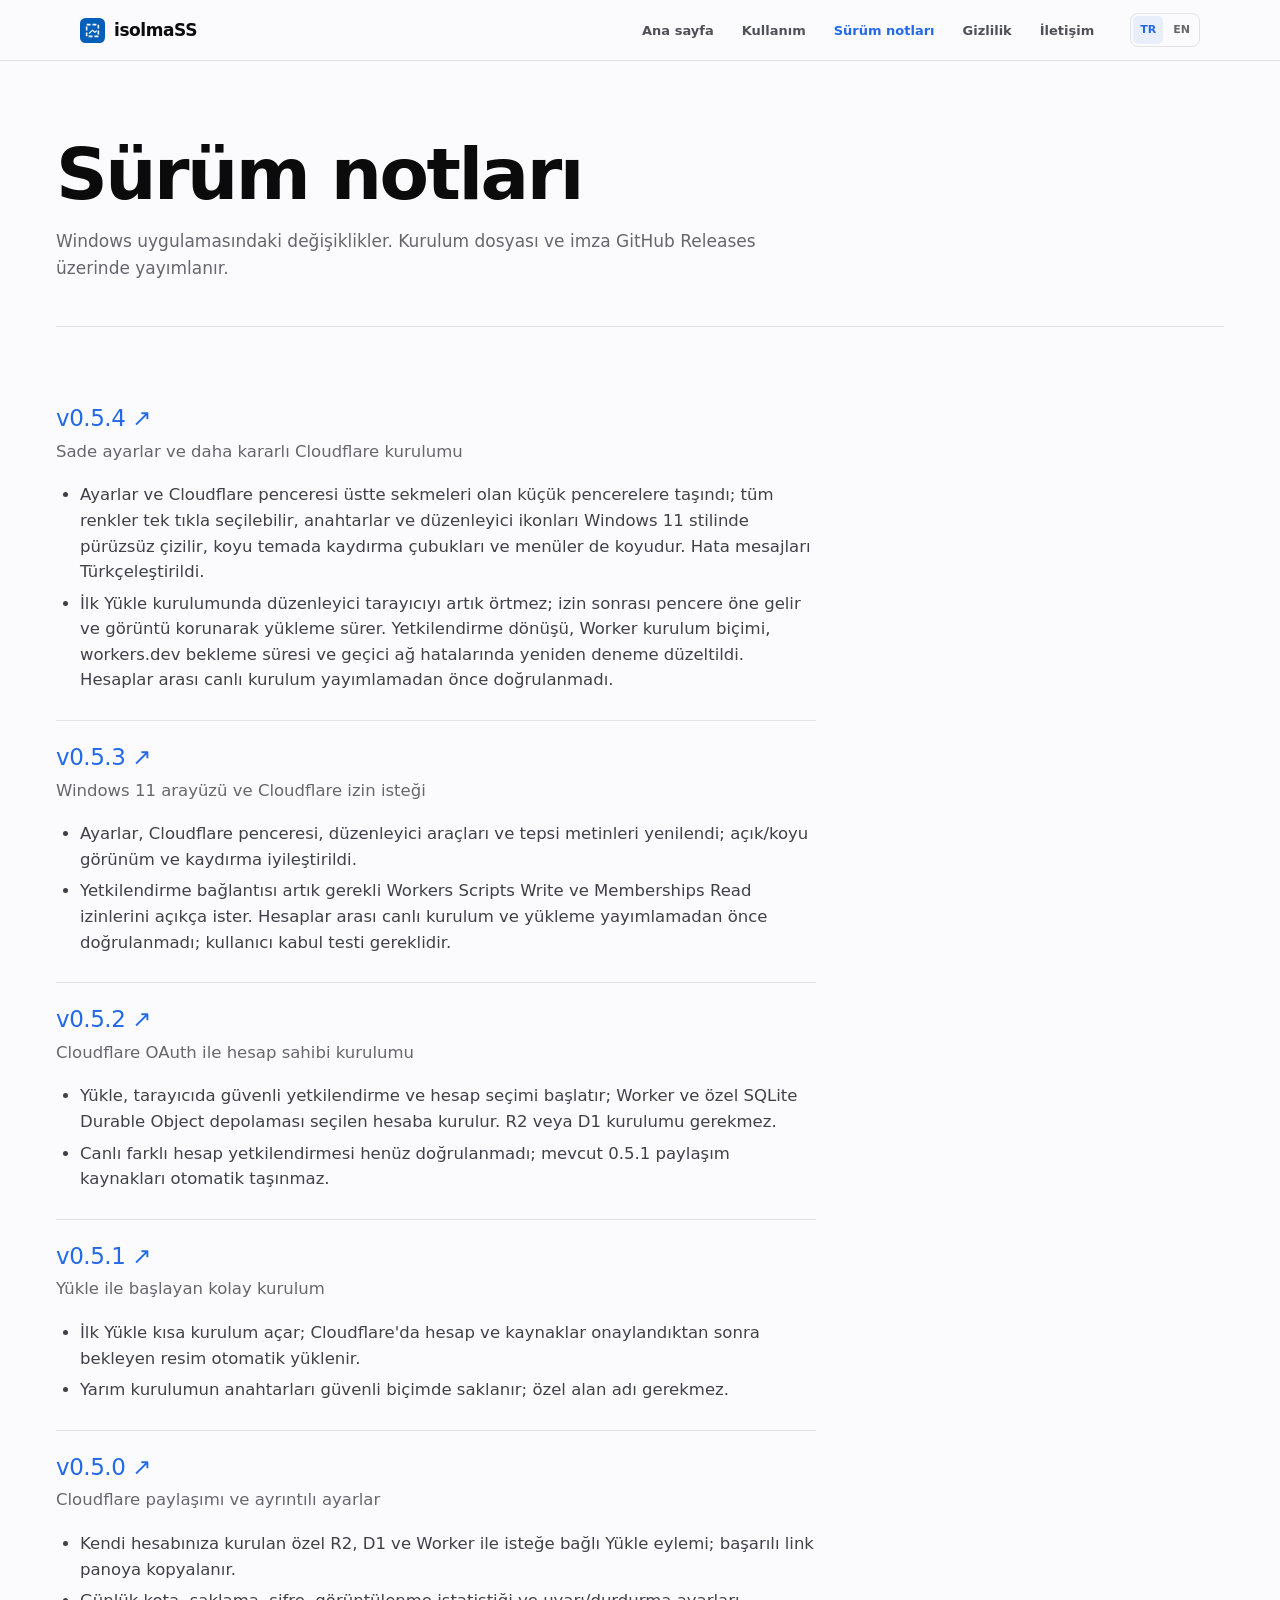
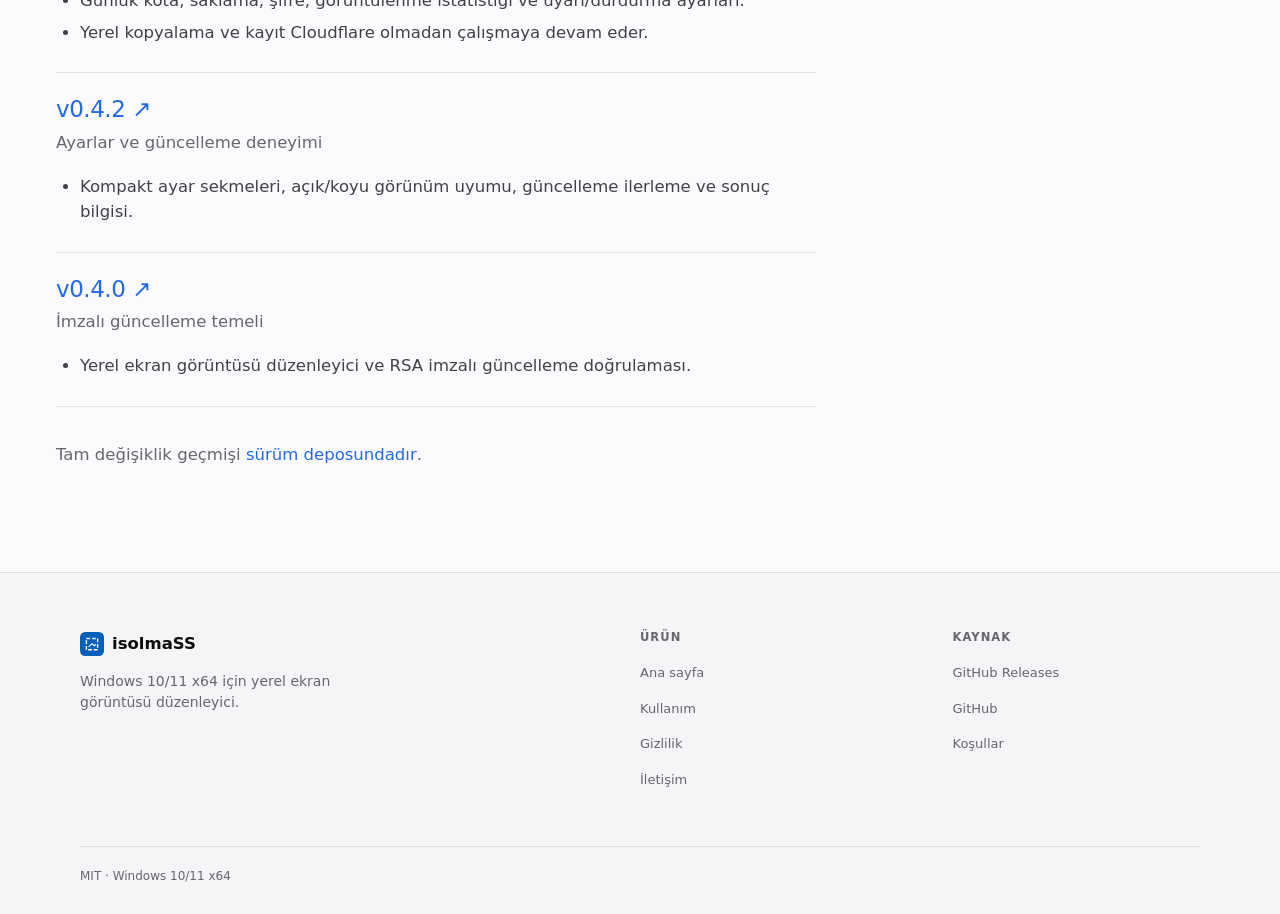
==== commit ff4aa5ea: "Finish v0.5.4: compact Cloudflare window, Turkish errors, synced docs - Cloudflare window: same comp" ====
--- a/site/changelog.html
+++ b/site/changelog.html
@@ -1 +1 @@
-<!doctype html><html lang="tr" data-title-tr="Sürüm notları — isolmaSS" data-title-en="Release notes — isolmaSS"><head><meta charset="utf-8"><meta name="viewport" content="width=device-width,initial-scale=1"><meta name="color-scheme" content="light"><title>Sürüm notları — isolmaSS</title><link rel="canonical" href="https://ss.isolmaz.com/changelog.html"><link rel="icon" href="favicon.svg" type="image/svg+xml"><link rel="stylesheet" href="styles.css"><script defer src="site.js"></script></head><body><div class="read-progress" data-read-progress aria-hidden="true"></div><a class="skip" href="#main"><span data-lang="tr">İçeriğe geç</span><span data-lang="en">Skip to content</span></a><header class="site-header"><div class="shell site-header__inner"><a class="brand" href="index.html"><img src="favicon.svg" width="25" height="25" alt="">isolmaSS</a><nav class="nav" id="site-nav" data-nav aria-label="Site menüsü"><ul class="nav__links"><li><a href="index.html"><span data-lang="tr">Ana sayfa</span><span data-lang="en">Home</span></a></li><li><a href="docs.html"><span data-lang="tr">Kullanım</span><span data-lang="en">Usage</span></a></li><li><a href="changelog.html" aria-current="page"><span data-lang="tr">Sürüm notları</span><span data-lang="en">Release notes</span></a></li><li><a href="privacy.html"><span data-lang="tr">Gizlilik</span><span data-lang="en">Privacy</span></a></li><li><a href="contact.html"><span data-lang="tr">İletişim</span><span data-lang="en">Contact</span></a></li></ul></nav><div class="lang" role="group" aria-label="Dil / Language"><button data-set-lang="tr" type="button" aria-pressed="true">TR</button><button data-set-lang="en" type="button" aria-pressed="false">EN</button></div><button class="nav-toggle" type="button" data-nav-toggle aria-expanded="false" aria-controls="site-nav" aria-label="Menüyü aç / Open menu"><svg viewBox="0 0 24 24" fill="none" stroke="currentColor" stroke-width="1.5" aria-hidden="true"><path d="M4 7h16M4 12h16M4 17h16"/></svg></button></div></header><main id="main"><div class="shell page-head"><h1><span data-lang="tr">Sürüm notları</span><span data-lang="en">Release notes</span></h1><p><span data-lang="tr">Windows uygulamasındaki değişiklikler. Kurulum dosyası ve imza GitHub Releases üzerinde yayımlanır.</span><span data-lang="en">Windows app changes. Installers and detached update signatures are published on GitHub Releases.</span></p></div><div class="shell page-body"><ol class="changelog"><li><h2><a class="link" href="https://github.com/isolmaz/isolmaSS-updates/releases/tag/v0.5.4">v0.5.4 ↗</a></h2><p><span data-lang="tr">Sade ayarlar ve daha kararlı Cloudflare kurulumu</span><span data-lang="en">Simpler settings and more reliable Cloudflare setup</span></p><ul><li><span data-lang="tr">Ayarlar üstte sekmeleri olan küçük bir pencereye taşındı; tüm renkler tek tıkla seçilebilir, anahtarlar ve düzenleyici ikonları Windows 11 stilinde pürüzsüz çizilir, koyu temada kaydırma çubukları ve menüler de koyudur.</span><span data-lang="en">Settings moved to a compact window with tabs on top; every colour is one click away, switches and editor icons render smoothly in the Windows 11 style, and scroll bars and menus follow dark mode.</span></li><li><span data-lang="tr">İlk Yükle kurulumunda düzenleyici tarayıcıyı artık örtmez; izin sonrası pencere öne gelir ve görüntü korunarak yükleme sürer. Yetkilendirme dönüşü, Worker kurulum biçimi, workers.dev bekleme süresi ve geçici ağ hatalarında yeniden deneme düzeltildi. Hesaplar arası canlı kurulum yayımlamadan önce doğrulanmadı.</span><span data-lang="en">On first Upload the editor no longer covers the browser; after consent the window returns and the upload continues with the capture intact. Fixed the authorization callback, Worker upload metadata, workers.dev readiness wait and transient network retries. Live cross-account setup was not verified before publication.</span></li></ul></li><li><h2><a class="link" href="https://github.com/isolmaz/isolmaSS-updates/releases/tag/v0.5.3">v0.5.3 ↗</a></h2><p><span data-lang="tr">Windows 11 arayüzü ve Cloudflare izin isteği</span><span data-lang="en">Windows 11 interface and Cloudflare permission request</span></p><ul><li><span data-lang="tr">Ayarlar, Cloudflare penceresi, düzenleyici araçları ve tepsi metinleri yenilendi; açık/koyu görünüm ve kaydırma iyileştirildi.</span><span data-lang="en">Redesigned Settings, Cloudflare panel, editor controls and tray labels with improved light/dark styling and scrolling.</span></li><li><span data-lang="tr">Yetkilendirme bağlantısı artık gerekli Workers Scripts Write ve Memberships Read izinlerini açıkça ister. Hesaplar arası canlı kurulum ve yükleme yayımlamadan önce doğrulanmadı; kullanıcı kabul testi gereklidir.</span><span data-lang="en">The authorization link now explicitly requests the required Workers Scripts Write and Memberships Read permissions. Live cross-account setup and upload were not verified before publication; user acceptance is required.</span></li></ul></li><li><h2><a class="link" href="https://github.com/isolmaz/isolmaSS-updates/releases/tag/v0.5.2">v0.5.2 ↗</a></h2><p><span data-lang="tr">Cloudflare OAuth ile hesap sahibi kurulumu</span><span data-lang="en">Account-owned Cloudflare setup with OAuth</span></p><ul><li><span data-lang="tr">Yükle, tarayıcıda güvenli yetkilendirme ve hesap seçimi başlatır; Worker ve özel SQLite Durable Object depolaması seçilen hesaba kurulur. R2 veya D1 kurulumu gerekmez.</span><span data-lang="en">Upload starts browser authorization and account selection; the Worker and private SQLite Durable Object storage are installed in the selected account. No R2 or D1 setup is needed.</span></li><li><span data-lang="tr">Canlı farklı hesap yetkilendirmesi henüz doğrulanmadı; mevcut 0.5.1 paylaşım kaynakları otomatik taşınmaz.</span><span data-lang="en">Live authorization against a separate account has not yet been verified; existing 0.5.1 sharing resources are not migrated automatically.</span></li></ul></li><li><h2><a class="link" href="https://github.com/isolmaz/isolmaSS-updates/releases/tag/v0.5.1">v0.5.1 ↗</a></h2><p><span data-lang="tr">Yükle ile başlayan kolay kurulum</span><span data-lang="en">Guided setup from Upload</span></p><ul><li><span data-lang="tr">İlk Yükle kısa kurulum açar; Cloudflare'da hesap ve kaynaklar onaylandıktan sonra bekleyen resim otomatik yüklenir.</span><span data-lang="en">The first Upload opens setup; after Cloudflare account and resource approval, the selected image uploads automatically.</span></li><li><span data-lang="tr">Yarım kurulumun anahtarları güvenli biçimde saklanır; özel alan adı gerekmez.</span><span data-lang="en">Unfinished setup keys remain protected; no custom domain is required.</span></li></ul></li><li><h2><a class="link" href="https://github.com/isolmaz/isolmaSS-updates/releases/tag/v0.5.0">v0.5.0 ↗</a></h2><p><span data-lang="tr">Cloudflare paylaşımı ve ayrıntılı ayarlar</span><span data-lang="en">Cloudflare sharing and detailed settings</span></p><ul><li><span data-lang="tr">Kendi hesabınıza kurulan özel R2, D1 ve Worker ile isteğe bağlı Yükle eylemi; başarılı link panoya kopyalanır.</span><span data-lang="en">Optional Upload action to a private R2/D1/Worker installation in your own account; successful links are copied.</span></li><li><span data-lang="tr">Günlük kota, saklama, şifre, görüntülenme istatistiği ve uyarı/durdurma ayarları.</span><span data-lang="en">Daily limits, retention, passwords, view statistics and warning/stop settings.</span></li><li><span data-lang="tr">Yerel kopyalama ve kayıt Cloudflare olmadan çalışmaya devam eder.</span><span data-lang="en">Local copy and save continue to work without Cloudflare.</span></li></ul></li><li><h2><a class="link" href="https://github.com/isolmaz/isolmaSS-updates/releases/tag/v0.4.2">v0.4.2 ↗</a></h2><p><span data-lang="tr">Ayarlar ve güncelleme deneyimi</span><span data-lang="en">Settings and update experience</span></p><ul><li><span data-lang="tr">Kompakt ayar sekmeleri, açık/koyu görünüm uyumu, güncelleme ilerleme ve sonuç bilgisi.</span><span data-lang="en">Compact Settings views, light/dark consistency and clear update progress/results.</span></li></ul></li><li><h2><a class="link" href="https://github.com/isolmaz/isolmaSS-updates/releases/tag/v0.4.0">v0.4.0 ↗</a></h2><p><span data-lang="tr">İmzalı güncelleme temeli</span><span data-lang="en">Signed update baseline</span></p><ul><li><span data-lang="tr">Yerel ekran görüntüsü düzenleyici ve RSA imzalı güncelleme doğrulaması.</span><span data-lang="en">Local screenshot editor and RSA-signed update verification.</span></li></ul></li></ol><p class="muted" style="margin-top:35px"><span data-lang="tr">Tam değişiklik geçmişi <a class="link" href="https://github.com/isolmaz/isolmaSS-updates/releases">sürüm deposundadır</a>.</span><span data-lang="en">The full history is in the <a class="link" href="https://github.com/isolmaz/isolmaSS-updates/releases">release repository</a>.</span></p></div></main><footer class="footer"><div class="shell"><div class="footer__grid"><div><div class="footer__brand"><img src="favicon.svg" width="24" height="24" alt="">isolmaSS</div><p class="footer__tagline"><span data-lang="tr">Windows 10/11 x64 için yerel ekran görüntüsü düzenleyici.</span><span data-lang="en">Local Windows screenshot editor.</span></p></div><div class="footer__col"><h2 class="kicker"><span data-lang="tr">Ürün</span><span data-lang="en">Product</span></h2><ul><li><a href="index.html"><span data-lang="tr">Ana sayfa</span><span data-lang="en">Home</span></a></li><li><a href="docs.html"><span data-lang="tr">Kullanım</span><span data-lang="en">Usage</span></a></li><li><a href="privacy.html"><span data-lang="tr">Gizlilik</span><span data-lang="en">Privacy</span></a></li><li><a href="contact.html"><span data-lang="tr">İletişim</span><span data-lang="en">Contact</span></a></li></ul></div><div class="footer__col"><h2 class="kicker"><span data-lang="tr">Kaynak</span><span data-lang="en">Source</span></h2><ul><li><a href="https://github.com/isolmaz/isolmaSS-updates/releases/latest">GitHub Releases</a></li><li><a href="https://github.com/isolmaz/isolmaSS_V2">GitHub</a></li><li><a href="terms.html"><span data-lang="tr">Koşullar</span><span data-lang="en">Terms</span></a></li></ul></div></div><div class="footer__bottom">MIT · Windows 10/11 x64</div></div></footer></body></html>
+<!doctype html><html lang="tr" data-title-tr="Sürüm notları — isolmaSS" data-title-en="Release notes — isolmaSS"><head><meta charset="utf-8"><meta name="viewport" content="width=device-width,initial-scale=1"><meta name="color-scheme" content="light"><title>Sürüm notları — isolmaSS</title><link rel="canonical" href="https://ss.isolmaz.com/changelog.html"><link rel="icon" href="favicon.svg" type="image/svg+xml"><link rel="stylesheet" href="styles.css"><script defer src="site.js"></script></head><body><div class="read-progress" data-read-progress aria-hidden="true"></div><a class="skip" href="#main"><span data-lang="tr">İçeriğe geç</span><span data-lang="en">Skip to content</span></a><header class="site-header"><div class="shell site-header__inner"><a class="brand" href="index.html"><img src="favicon.svg" width="25" height="25" alt="">isolmaSS</a><nav class="nav" id="site-nav" data-nav aria-label="Site menüsü"><ul class="nav__links"><li><a href="index.html"><span data-lang="tr">Ana sayfa</span><span data-lang="en">Home</span></a></li><li><a href="docs.html"><span data-lang="tr">Kullanım</span><span data-lang="en">Usage</span></a></li><li><a href="changelog.html" aria-current="page"><span data-lang="tr">Sürüm notları</span><span data-lang="en">Release notes</span></a></li><li><a href="privacy.html"><span data-lang="tr">Gizlilik</span><span data-lang="en">Privacy</span></a></li><li><a href="contact.html"><span data-lang="tr">İletişim</span><span data-lang="en">Contact</span></a></li></ul></nav><div class="lang" role="group" aria-label="Dil / Language"><button data-set-lang="tr" type="button" aria-pressed="true">TR</button><button data-set-lang="en" type="button" aria-pressed="false">EN</button></div><button class="nav-toggle" type="button" data-nav-toggle aria-expanded="false" aria-controls="site-nav" aria-label="Menüyü aç / Open menu"><svg viewBox="0 0 24 24" fill="none" stroke="currentColor" stroke-width="1.5" aria-hidden="true"><path d="M4 7h16M4 12h16M4 17h16"/></svg></button></div></header><main id="main"><div class="shell page-head"><h1><span data-lang="tr">Sürüm notları</span><span data-lang="en">Release notes</span></h1><p><span data-lang="tr">Windows uygulamasındaki değişiklikler. Kurulum dosyası ve imza GitHub Releases üzerinde yayımlanır.</span><span data-lang="en">Windows app changes. Installers and detached update signatures are published on GitHub Releases.</span></p></div><div class="shell page-body"><ol class="changelog"><li><h2><a class="link" href="https://github.com/isolmaz/isolmaSS-updates/releases/tag/v0.5.4">v0.5.4 ↗</a></h2><p><span data-lang="tr">Sade ayarlar ve daha kararlı Cloudflare kurulumu</span><span data-lang="en">Simpler settings and more reliable Cloudflare setup</span></p><ul><li><span data-lang="tr">Ayarlar ve Cloudflare penceresi üstte sekmeleri olan küçük pencerelere taşındı; tüm renkler tek tıkla seçilebilir, anahtarlar ve düzenleyici ikonları Windows 11 stilinde pürüzsüz çizilir, koyu temada kaydırma çubukları ve menüler de koyudur. Hata mesajları Türkçeleştirildi.</span><span data-lang="en">Settings and the Cloudflare window moved to compact windows with tabs on top; every colour is one click away, switches and editor icons render smoothly in the Windows 11 style, and scroll bars and menus follow dark mode. Error messages are now in Turkish.</span></li><li><span data-lang="tr">İlk Yükle kurulumunda düzenleyici tarayıcıyı artık örtmez; izin sonrası pencere öne gelir ve görüntü korunarak yükleme sürer. Yetkilendirme dönüşü, Worker kurulum biçimi, workers.dev bekleme süresi ve geçici ağ hatalarında yeniden deneme düzeltildi. Hesaplar arası canlı kurulum yayımlamadan önce doğrulanmadı.</span><span data-lang="en">On first Upload the editor no longer covers the browser; after consent the window returns and the upload continues with the capture intact. Fixed the authorization callback, Worker upload metadata, workers.dev readiness wait and transient network retries. Live cross-account setup was not verified before publication.</span></li></ul></li><li><h2><a class="link" href="https://github.com/isolmaz/isolmaSS-updates/releases/tag/v0.5.3">v0.5.3 ↗</a></h2><p><span data-lang="tr">Windows 11 arayüzü ve Cloudflare izin isteği</span><span data-lang="en">Windows 11 interface and Cloudflare permission request</span></p><ul><li><span data-lang="tr">Ayarlar, Cloudflare penceresi, düzenleyici araçları ve tepsi metinleri yenilendi; açık/koyu görünüm ve kaydırma iyileştirildi.</span><span data-lang="en">Redesigned Settings, Cloudflare panel, editor controls and tray labels with improved light/dark styling and scrolling.</span></li><li><span data-lang="tr">Yetkilendirme bağlantısı artık gerekli Workers Scripts Write ve Memberships Read izinlerini açıkça ister. Hesaplar arası canlı kurulum ve yükleme yayımlamadan önce doğrulanmadı; kullanıcı kabul testi gereklidir.</span><span data-lang="en">The authorization link now explicitly requests the required Workers Scripts Write and Memberships Read permissions. Live cross-account setup and upload were not verified before publication; user acceptance is required.</span></li></ul></li><li><h2><a class="link" href="https://github.com/isolmaz/isolmaSS-updates/releases/tag/v0.5.2">v0.5.2 ↗</a></h2><p><span data-lang="tr">Cloudflare OAuth ile hesap sahibi kurulumu</span><span data-lang="en">Account-owned Cloudflare setup with OAuth</span></p><ul><li><span data-lang="tr">Yükle, tarayıcıda güvenli yetkilendirme ve hesap seçimi başlatır; Worker ve özel SQLite Durable Object depolaması seçilen hesaba kurulur. R2 veya D1 kurulumu gerekmez.</span><span data-lang="en">Upload starts browser authorization and account selection; the Worker and private SQLite Durable Object storage are installed in the selected account. No R2 or D1 setup is needed.</span></li><li><span data-lang="tr">Canlı farklı hesap yetkilendirmesi henüz doğrulanmadı; mevcut 0.5.1 paylaşım kaynakları otomatik taşınmaz.</span><span data-lang="en">Live authorization against a separate account has not yet been verified; existing 0.5.1 sharing resources are not migrated automatically.</span></li></ul></li><li><h2><a class="link" href="https://github.com/isolmaz/isolmaSS-updates/releases/tag/v0.5.1">v0.5.1 ↗</a></h2><p><span data-lang="tr">Yükle ile başlayan kolay kurulum</span><span data-lang="en">Guided setup from Upload</span></p><ul><li><span data-lang="tr">İlk Yükle kısa kurulum açar; Cloudflare'da hesap ve kaynaklar onaylandıktan sonra bekleyen resim otomatik yüklenir.</span><span data-lang="en">The first Upload opens setup; after Cloudflare account and resource approval, the selected image uploads automatically.</span></li><li><span data-lang="tr">Yarım kurulumun anahtarları güvenli biçimde saklanır; özel alan adı gerekmez.</span><span data-lang="en">Unfinished setup keys remain protected; no custom domain is required.</span></li></ul></li><li><h2><a class="link" href="https://github.com/isolmaz/isolmaSS-updates/releases/tag/v0.5.0">v0.5.0 ↗</a></h2><p><span data-lang="tr">Cloudflare paylaşımı ve ayrıntılı ayarlar</span><span data-lang="en">Cloudflare sharing and detailed settings</span></p><ul><li><span data-lang="tr">Kendi hesabınıza kurulan özel R2, D1 ve Worker ile isteğe bağlı Yükle eylemi; başarılı link panoya kopyalanır.</span><span data-lang="en">Optional Upload action to a private R2/D1/Worker installation in your own account; successful links are copied.</span></li><li><span data-lang="tr">Günlük kota, saklama, şifre, görüntülenme istatistiği ve uyarı/durdurma ayarları.</span><span data-lang="en">Daily limits, retention, passwords, view statistics and warning/stop settings.</span></li><li><span data-lang="tr">Yerel kopyalama ve kayıt Cloudflare olmadan çalışmaya devam eder.</span><span data-lang="en">Local copy and save continue to work without Cloudflare.</span></li></ul></li><li><h2><a class="link" href="https://github.com/isolmaz/isolmaSS-updates/releases/tag/v0.4.2">v0.4.2 ↗</a></h2><p><span data-lang="tr">Ayarlar ve güncelleme deneyimi</span><span data-lang="en">Settings and update experience</span></p><ul><li><span data-lang="tr">Kompakt ayar sekmeleri, açık/koyu görünüm uyumu, güncelleme ilerleme ve sonuç bilgisi.</span><span data-lang="en">Compact Settings views, light/dark consistency and clear update progress/results.</span></li></ul></li><li><h2><a class="link" href="https://github.com/isolmaz/isolmaSS-updates/releases/tag/v0.4.0">v0.4.0 ↗</a></h2><p><span data-lang="tr">İmzalı güncelleme temeli</span><span data-lang="en">Signed update baseline</span></p><ul><li><span data-lang="tr">Yerel ekran görüntüsü düzenleyici ve RSA imzalı güncelleme doğrulaması.</span><span data-lang="en">Local screenshot editor and RSA-signed update verification.</span></li></ul></li></ol><p class="muted" style="margin-top:35px"><span data-lang="tr">Tam değişiklik geçmişi <a class="link" href="https://github.com/isolmaz/isolmaSS-updates/releases">sürüm deposundadır</a>.</span><span data-lang="en">The full history is in the <a class="link" href="https://github.com/isolmaz/isolmaSS-updates/releases">release repository</a>.</span></p></div></main><footer class="footer"><div class="shell"><div class="footer__grid"><div><div class="footer__brand"><img src="favicon.svg" width="24" height="24" alt="">isolmaSS</div><p class="footer__tagline"><span data-lang="tr">Windows 10/11 x64 için yerel ekran görüntüsü düzenleyici.</span><span data-lang="en">Local Windows screenshot editor.</span></p></div><div class="footer__col"><h2 class="kicker"><span data-lang="tr">Ürün</span><span data-lang="en">Product</span></h2><ul><li><a href="index.html"><span data-lang="tr">Ana sayfa</span><span data-lang="en">Home</span></a></li><li><a href="docs.html"><span data-lang="tr">Kullanım</span><span data-lang="en">Usage</span></a></li><li><a href="privacy.html"><span data-lang="tr">Gizlilik</span><span data-lang="en">Privacy</span></a></li><li><a href="contact.html"><span data-lang="tr">İletişim</span><span data-lang="en">Contact</span></a></li></ul></div><div class="footer__col"><h2 class="kicker"><span data-lang="tr">Kaynak</span><span data-lang="en">Source</span></h2><ul><li><a href="https://github.com/isolmaz/isolmaSS-updates/releases/latest">GitHub Releases</a></li><li><a href="https://github.com/isolmaz/isolmaSS_V2">GitHub</a></li><li><a href="terms.html"><span data-lang="tr">Koşullar</span><span data-lang="en">Terms</span></a></li></ul></div></div><div class="footer__bottom">MIT · Windows 10/11 x64</div></div></footer></body></html>
